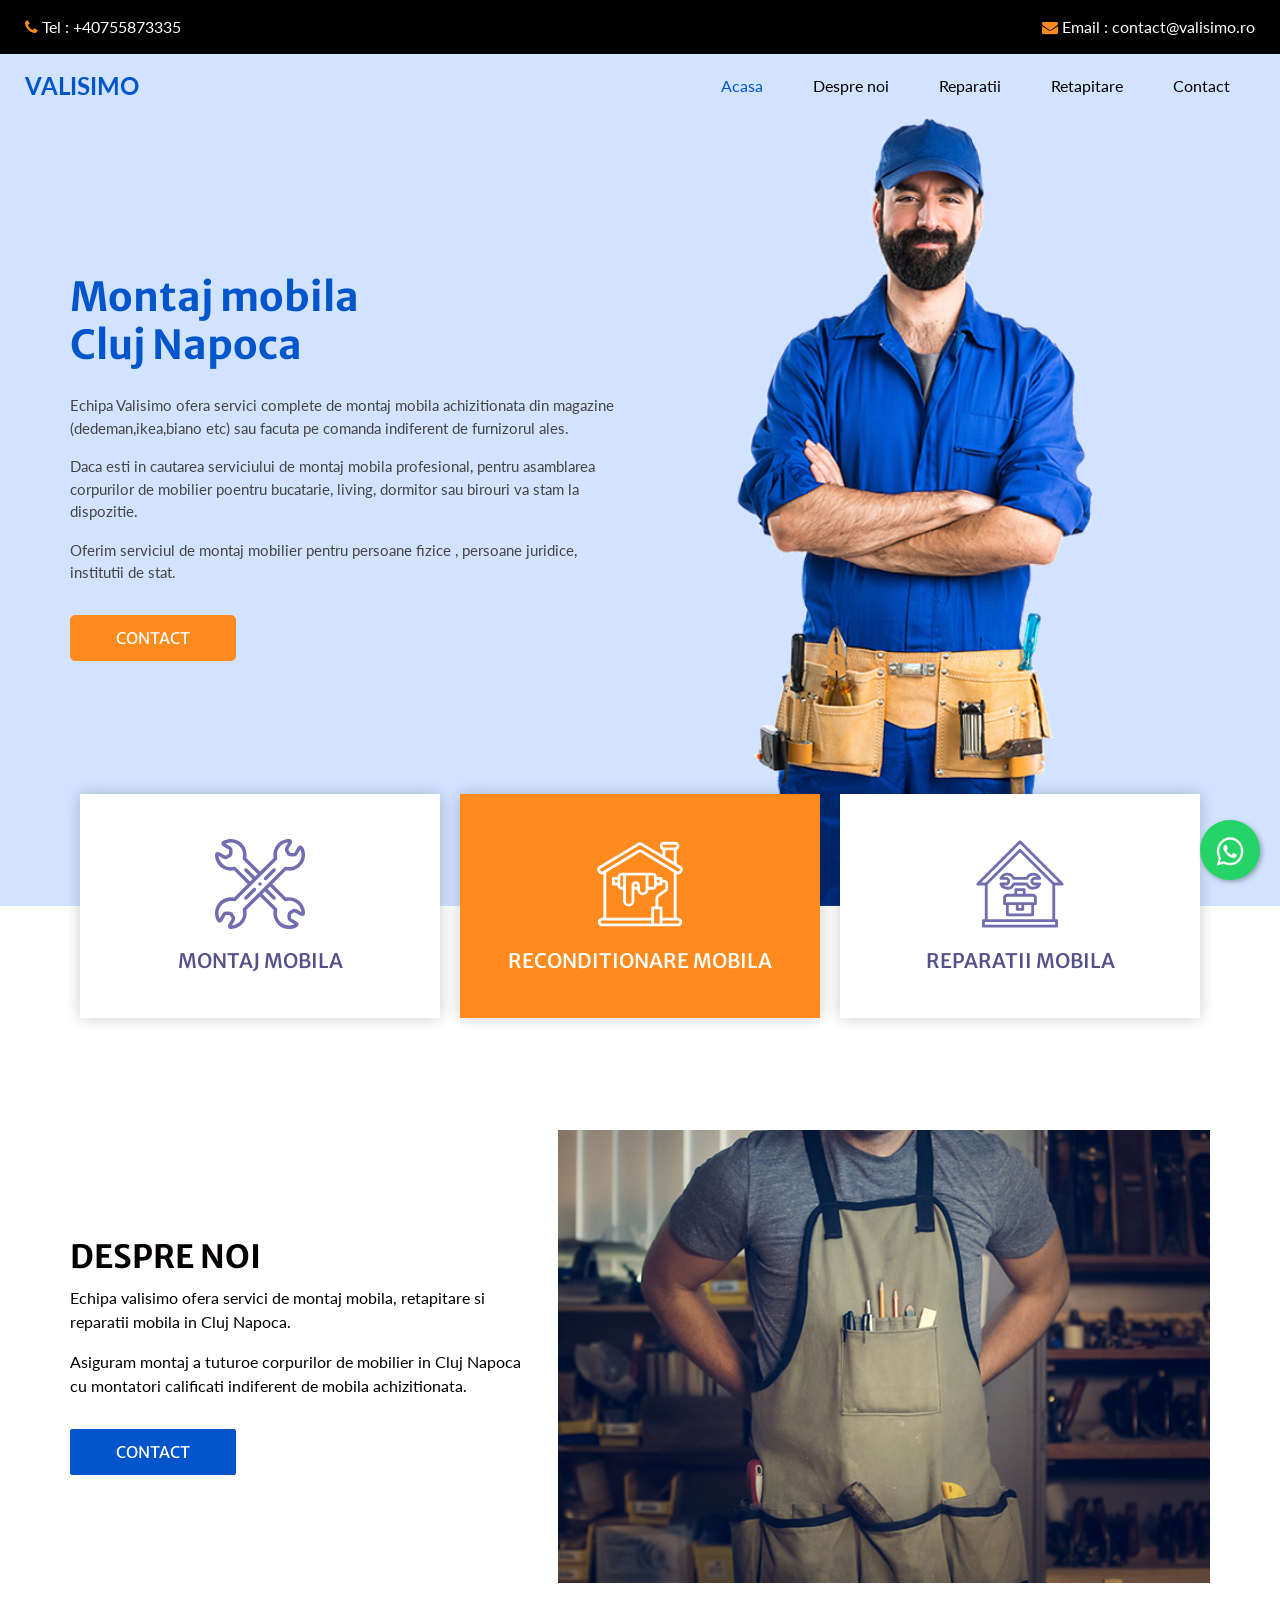
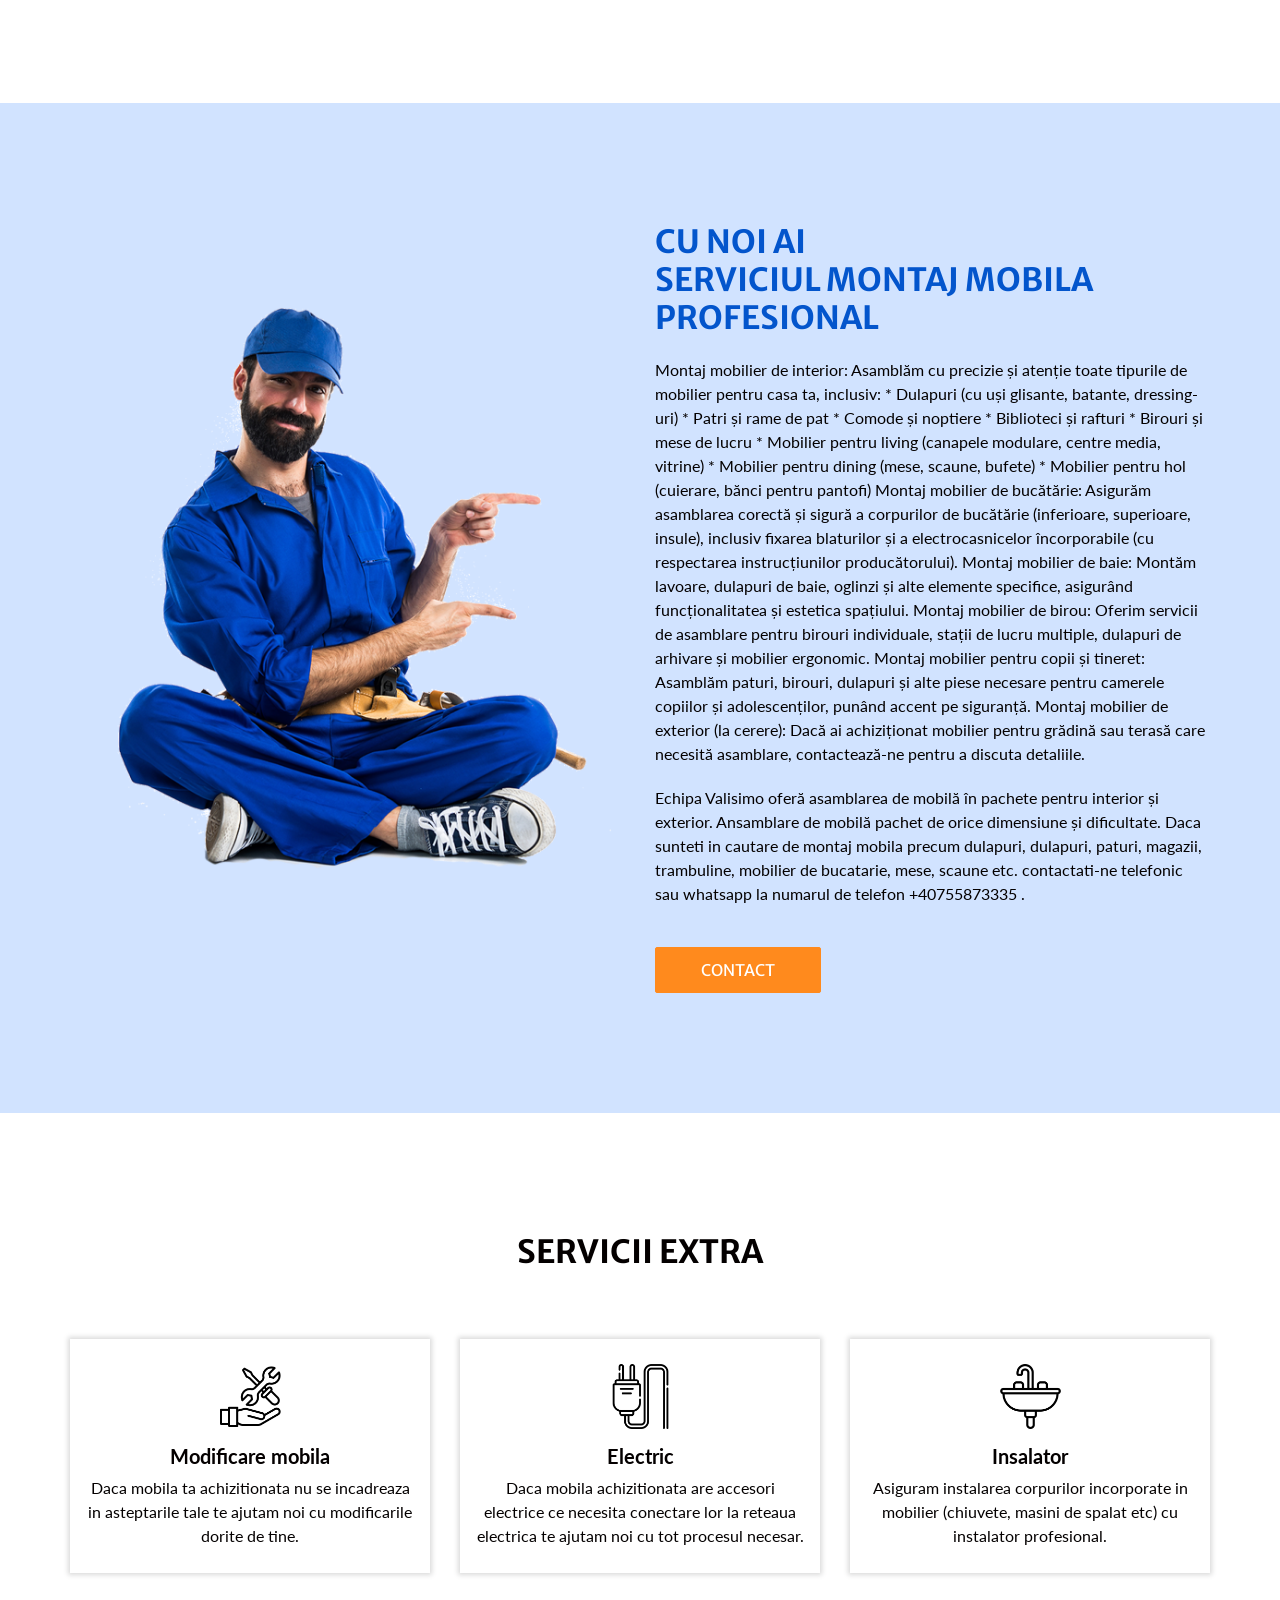
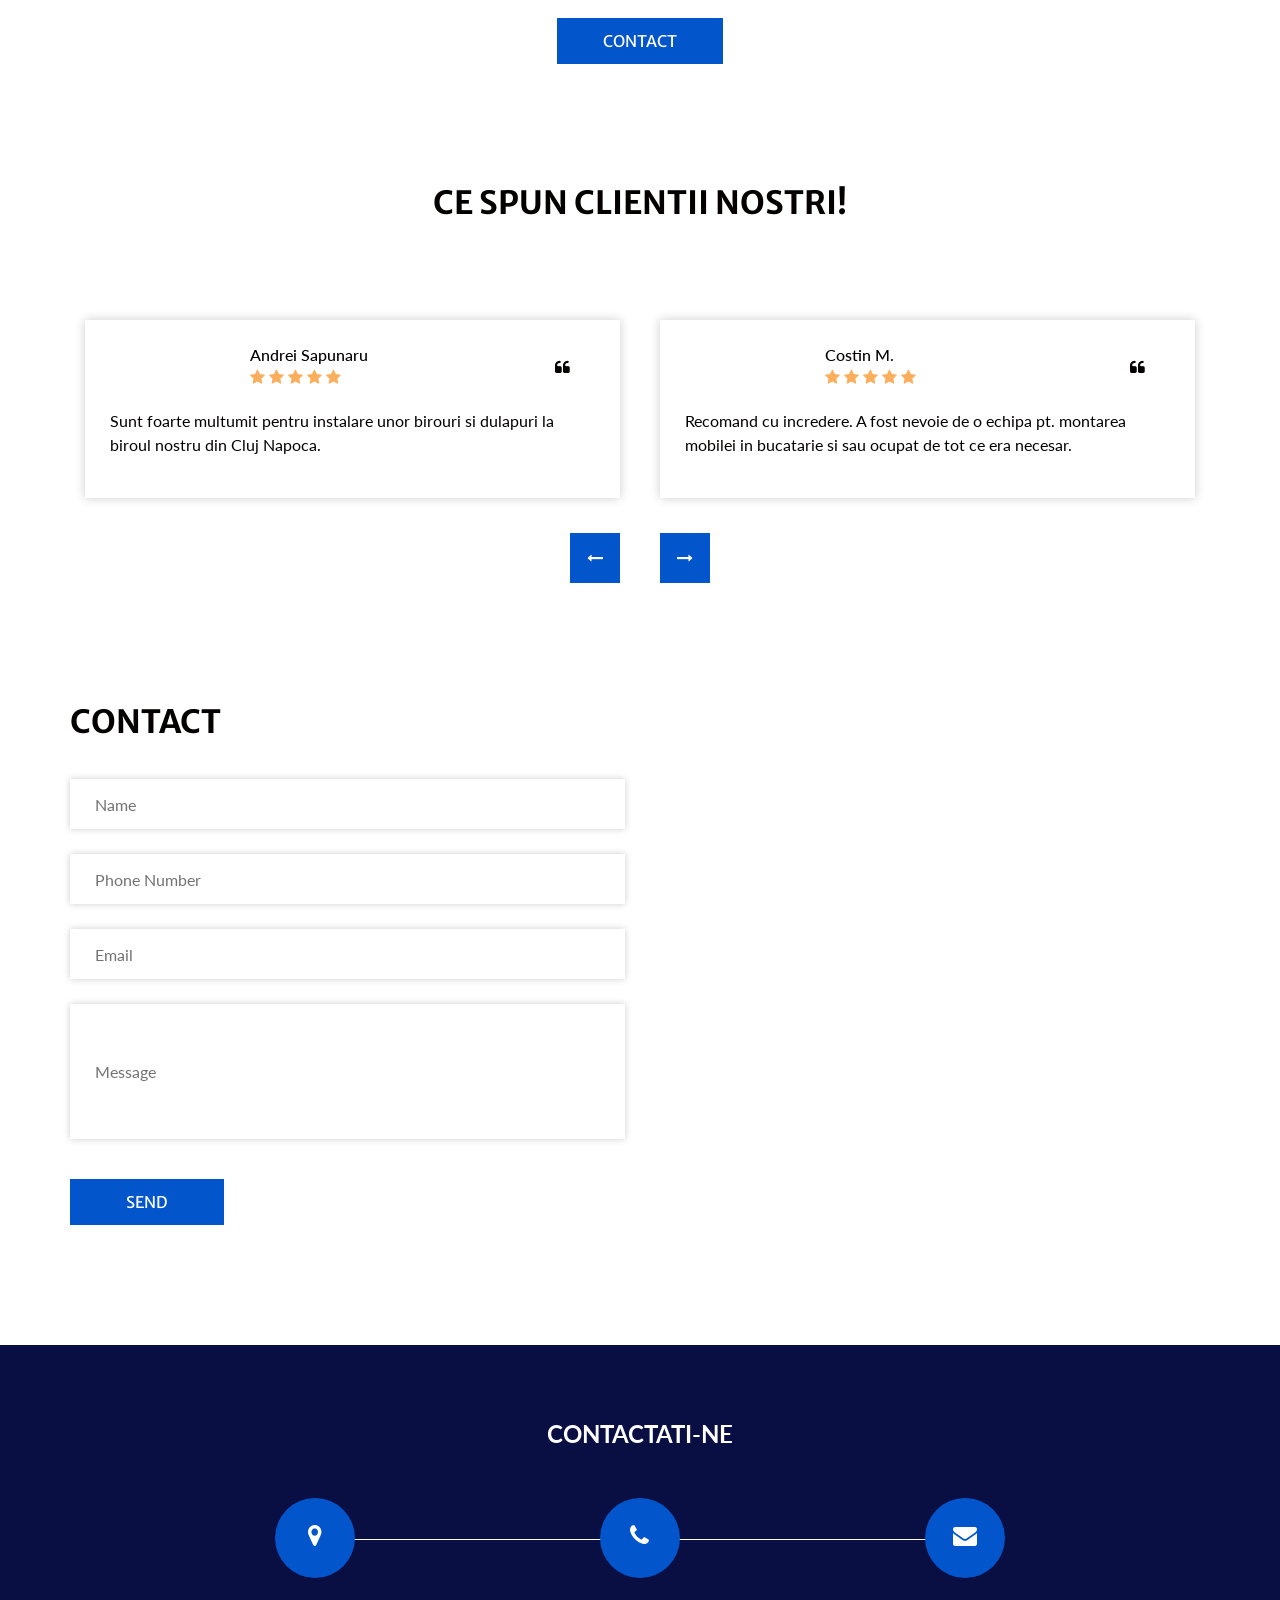
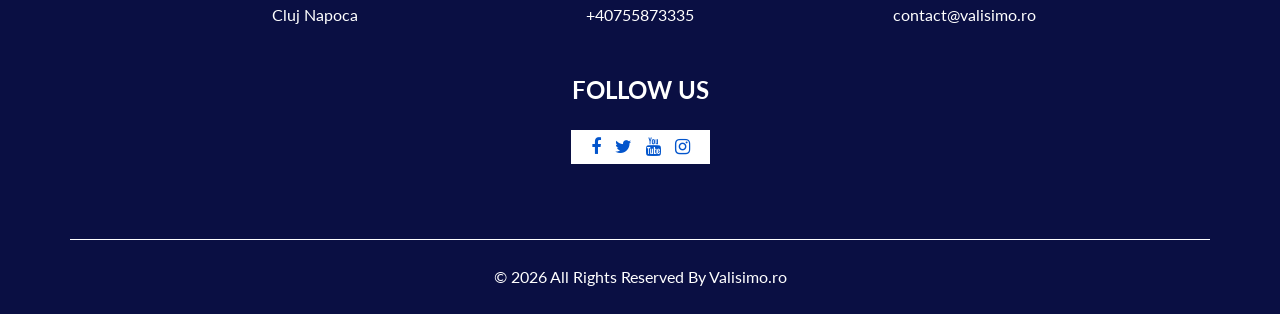
==== index.html @ 32433d4d "Update index.html" ====
<!DOCTYPE html>
<html lang="ro-RO">

<head>
  <!-- Basic -->
  <meta charset="utf-8" />
  <meta http-equiv="X-UA-Compatible" content="IE=edge" />
  <!-- Mobile Metas -->
  <meta name="viewport" content="width=device-width, initial-scale=1, shrink-to-fit=no" />
  <!-- Site Metas -->
  <meta name="keywords" content="montaj mobila, montaj dulap su usi glisante, mantaj pat, montaj mobila ikea, montaj mobila dedeman, montaj mobila bucatarie" />
  <meta name="description" content="Oferim servicii profesionale de montaj mobila de bucatarie, paturi, dulapuri cu trei usi, cu personal cu experienta in Cluj Napoca si imprejurimi la preturi atractive." />
  <meta name="author" content="Valisimo" />
  <link rel="canonical" href="https://valisimo.ro/" />

  <title>Montaj mobila in Cluj Napoca</title>

  <link rel="icon" href="images/favicon-valisimo.ro.png">

  <!-- slider stylesheet -->
  <link rel="stylesheet" type="text/css" href="https://cdnjs.cloudflare.com/ajax/libs/OwlCarousel2/2.3.4/assets/owl.carousel.min.css" />
  <!-- bootstrap core css -->
  <link rel="stylesheet" type="text/css" href="css/bootstrap.css" />
  <!-- font awesome style -->
  <link rel="stylesheet" type="text/css" href="css/font-awesome.min.css" />

  <!-- Custom styles for this template -->
  <link href="css/style.css" rel="stylesheet" />
  <!-- responsive style -->
  <link href="css/responsive.css" rel="stylesheet" />

  <link rel="stylesheet" href="style.css">

</head>

<body>
  <div class="hero_area">
    <!-- header section strats -->
    <header class="header_section">
      <div class="header_top">
        <div class="container-fluid">
          <div class="contact_nav">
            <a href="">
              <i class="fa fa-phone" aria-hidden="true"></i>
              <span>
                Tel : +40755873335
              </span>
            </a>
            <a href="">
              <i class="fa fa-envelope" aria-hidden="true"></i>
              <span>
                Email : contact@valisimo.ro
              </span>
            </a>
          </div>
        </div>
      </div>
      <div class="header_bottom">
        <div class="container-fluid">
          <nav class="navbar navbar-expand-lg custom_nav-container ">
            <a class="navbar-brand" href="index.html">
              <span>
                VALISIMO
              </span>
            </a>

            <button class="navbar-toggler" type="button" data-toggle="collapse" data-target="#navbarSupportedContent" aria-controls="navbarSupportedContent" aria-expanded="false" aria-label="Toggle navigation">
              <span class=""> </span>
            </button>

            <div class="collapse navbar-collapse" id="navbarSupportedContent">
              <ul class="navbar-nav ">
                <li class="nav-item active">
                  <a class="nav-link" href="index.html">Acasa <span class="sr-only">(current)</span></a>
                </li>
                <li class="nav-item">
                  <a class="nav-link" href="about.html"> Despre noi</a>
                </li>
                <li class="nav-item">
                  <a class="nav-link" href="reparatii.html">Reparatii</a>
                </li>
                <li class="nav-item">
                  <a class="nav-link" href="retapitare.html">Retapitare</a>
                </li>
                <li class="nav-item">
                  <a class="nav-link" href="contact.html">Contact</a>
                </li>
              </ul>
            </div>
          </nav>
        </div>
      </div>
    </header>
    <!-- end header section -->
    <!-- slider section -->
    <section class="slider_section ">
      <div class="container ">
        <div class="row">
          <div class="col-md-6 ">
            <div class="detail-box">
              <h1>
                Montaj mobila <br>
                Cluj Napoca <br>
            
              </h1>
              <p>
                Echipa Valisimo ofera servici complete de montaj mobila achizitionata din magazine (dedeman,ikea,biano etc) sau facuta pe comanda indiferent de furnizorul ales.
              </p>
              <p>Daca esti in cautarea serviciului de montaj mobila profesional, pentru asamblarea corpurilor de mobilier poentru bucatarie, living, dormitor sau birouri va stam la dispozitie.  </p>
              <p>
                Oferim serviciul de montaj mobilier pentru persoane fizice , persoane juridice, institutii de stat.
              </p>
              <a href="contact.html">
                Contact
              </a>
            </div>
          </div>
          <div class="col-md-6">
            <div class="img-box">
              <img src="images/slider-img.png" alt="imagine cu mester montator">
            </div>
          </div>
        </div>
      </div>
    </section>
    <!-- end slider section -->
  </div>

  <!-- feature section -->
  <section class="feature_section">
    <div class="container">
      <div class="feature_container">
        <div class="box">
          <div class="img-box">
            <svg enable-background="new 0 0 511.995 511.995" height="512" viewBox="0 0 511.995 511.995" width="512" xmlns="http://www.w3.org/2000/svg">
              <g>
                <g>
                  <path d="m217.106 280.749-48.214 48.214c-3.905 3.905-3.905 10.237 0 14.143 1.953 1.953 4.512 2.929 7.071 2.929s5.119-.976 7.071-2.929l48.214-48.214c3.905-3.905 3.905-10.237 0-14.143s-10.237-3.905-14.142 0z" />
                  <path d="m328.915 168.939-48.17 48.17c-3.905 3.905-3.905 10.237 0 14.143 1.953 1.953 4.512 2.929 7.071 2.929s5.118-.976 7.071-2.929l48.17-48.17c3.905-3.905 3.905-10.237 0-14.143-3.905-3.905-10.235-3.905-14.142 0z" />
                  <path d="m467.092 344.045c-19.14-11.051-41.175-14.64-62.649-10.314l-77.734-77.734 77.792-77.792c5.807 1.153 11.636 1.714 17.42 1.713 31.563-.001 61.664-16.706 78.009-45.016 14.983-25.951 16.076-57.546 2.923-84.516-4.363-8.946-10.004-13.602-16.765-13.838-6.652-.225-12.388 3.784-17.092 11.933l-15.5 26.847c-2.641 4.573-3.996 4.574-6.241 4.574h-11.499c-7.173 0-8.405-.712-11.992-6.924l-5.749-9.957c-1.161-2.011-1.801-3.12.84-7.692l15.5-26.847c4.705-8.15 5.307-15.138 1.788-20.769-3.585-5.737-10.432-8.295-20.366-7.6-29.932 2.094-56.747 18.837-71.73 44.789-11.052 19.141-14.641 41.178-10.313 62.65l-77.734 77.734-77.792-77.792c7.444-37.494-9.805-76.089-43.302-95.429-25.954-14.982-57.549-16.075-84.519-2.921-8.945 4.363-13.601 10.003-13.837 16.764-.232 6.636 3.783 12.387 11.933 17.092l26.846 15.5c4.574 2.641 4.574 3.92 4.574 6.241v11.499c0 7.173-.712 8.406-6.924 11.992l-9.958 5.749c-2.011 1.161-3.119 1.801-7.692-.839l-26.847-15.5c-8.15-4.706-15.138-5.307-20.769-1.789-5.737 3.585-8.294 10.437-7.6 20.366 2.094 29.933 18.837 56.749 44.789 71.732 19.141 11.051 41.176 14.64 62.65 10.313l77.734 77.734-77.792 77.791c-37.491-7.443-76.088 9.805-95.429 43.303-14.983 25.951-16.076 57.545-2.922 84.515 4.363 8.946 10.003 13.602 16.764 13.838 6.644.24 12.387-3.783 17.093-11.933l15.5-26.846c2.641-4.574 3.92-4.574 6.242-4.574h11.498c7.172 0 8.405.712 11.992 6.924l5.748 9.957c1.161 2.012 1.801 3.12-.839 7.692l-15.5 26.847c-4.706 8.15-5.307 15.138-1.788 20.769 3.202 5.124 9.008 7.711 17.285 7.711.991 0 2.019-.037 3.08-.111 29.933-2.094 56.749-18.837 71.731-44.788 11.051-19.141 14.641-41.178 10.314-62.65l77.733-77.733 77.792 77.792c-7.443 37.494 9.806 76.089 43.303 95.429 13.902 8.026 29.419 12.066 44.981 12.066 13.488-.001 27.012-3.037 39.534-9.144 8.945-4.363 13.601-10.003 13.837-16.764.232-6.636-3.782-12.387-11.933-17.093l-26.847-15.499c-4.573-2.641-4.573-3.92-4.573-6.242v-11.498c0-7.173.712-8.406 6.924-11.992l9.957-5.749c2.011-1.162 3.118-1.801 7.692.839l26.847 15.5c8.149 4.706 15.137 5.307 20.77 1.788 5.736-3.585 8.294-10.437 7.599-20.365-2.092-29.935-18.836-56.75-44.787-71.733zm-349.33-183.857c-2.529-2.528-6.217-3.514-9.67-2.585-18.082 4.867-36.972 2.39-53.188-6.972-19.866-11.47-32.794-31.86-34.751-54.705l25.178 14.537c6.256 3.612 15.932 7.629 27.692.839l9.958-5.749c12.336-7.123 16.923-15.067 16.923-29.312v-11.5c-.001-13.578-8.318-19.95-14.574-23.562l-25.178-14.535c20.763-9.729 44.887-8.727 64.752 2.743 27.385 15.812 40.811 48.162 32.647 78.671-.923 3.45.063 7.131 2.589 9.656l81.715 81.715-14.141 14.141-44.633-44.633c-3.905-3.905-10.237-3.905-14.143 0s-3.905 10.237 0 14.143l44.633 44.633-14.143 14.143zm42.426 234.045c-2.529 2.529-3.515 6.216-2.585 9.67 4.866 18.083 2.39 36.972-6.973 53.189-11.469 19.865-31.858 32.794-54.704 34.751l14.537-25.178c3.611-6.256 7.627-15.933.839-27.692l-5.749-9.958c-7.123-12.336-15.066-16.923-29.311-16.923h-11.5c-13.577 0-19.95 8.317-23.563 14.573l-14.536 25.178c-9.728-20.763-8.726-44.886 2.743-64.751 15.812-27.386 48.161-40.813 78.671-32.647 3.45.921 7.131-.063 9.656-2.589l234.094-234.094c2.529-2.529 3.515-6.216 2.585-9.67-4.866-18.083-2.391-36.972 6.973-53.188 11.47-19.866 31.86-32.794 54.705-34.751l-14.537 25.177c-3.612 6.256-7.629 15.932-.84 27.692l5.749 9.958c7.123 12.337 15.067 16.923 29.312 16.923h11.5c13.578-.001 19.95-8.318 23.562-14.573l14.537-25.178c9.728 20.763 8.726 44.885-2.744 64.751-15.811 27.386-48.164 40.809-78.671 32.647-3.451-.923-7.131.064-9.656 2.589zm306.476 7.3c-6.257-3.612-15.936-7.626-27.691-.839l-9.958 5.749c-12.336 7.122-16.923 15.066-16.923 29.31v11.5c0 13.578 8.317 19.95 14.573 23.563l25.178 14.536c-20.762 9.729-44.885 8.727-64.751-2.743-27.386-15.812-40.811-48.163-32.647-78.671.923-3.45-.063-7.131-2.589-9.656l-81.716-81.716 14.143-14.143 44.68 44.681c1.953 1.953 4.512 2.929 7.071 2.929s5.118-.977 7.071-2.929c3.905-3.905 3.905-10.237 0-14.142l-44.68-44.681 14.141-14.141 81.667 81.667c2.528 2.528 6.215 3.514 9.67 2.585 18.079-4.867 36.972-2.39 53.188 6.973 19.866 11.47 32.795 31.859 34.751 54.704z" />
                  <path d="m255.998 245.998h-.007c-5.523 0-9.996 4.477-9.996 10s4.48 10 10.003 10 10-4.477 10-10-4.477-10-10-10z" />
                </g>
              </g>
            </svg>
          </div>
          <h5 class="name">
            Montaj mobila
          </h5>
        </div>
        <div class="box active">
          <div class="img-box">
            <svg xmlns="http://www.w3.org/2000/svg" viewBox="0 0 64 64" width="512" height="512">
              <g id="paint-painted-paint_roller-home-house" data-name="paint-painted-paint roller-home-house">
                <path d="M60.01,25.05a2.963,2.963,0,0,0,1.85-1.54l.21-.41a3.022,3.022,0,0,0-1.14-3.91L58,17.43V7.82A3,3,0,0,0,57,2H49a3.009,3.009,0,0,0-3,3,2.979,2.979,0,0,0,1.99,2.81v3.62L33.54,2.76a2.988,2.988,0,0,0-3.08,0L3.07,19.19A3.022,3.022,0,0,0,1.93,23.1l.21.41a2.963,2.963,0,0,0,1.85,1.54,2.923,2.923,0,0,0,.83.12A3.033,3.033,0,0,0,6,24.9V56H5a3,3,0,0,0,0,6H59a3,3,0,0,0,0-6H58V24.91A2.9,2.9,0,0,0,60.01,25.05ZM49,4h8a1,1,0,0,1,0,2H49a1,1,0,0,1,0-2Zm7,4v8.23l-6.01-3.6V8ZM40,60H5a1,1,0,0,1,0-2H40Zm6,0H42V50h4Zm1-12H45V42.03a1.028,1.028,0,0,1,.42-.82l5.32-3.8A2.991,2.991,0,0,0,52,34.97V32a3.009,3.009,0,0,0-3-3H48V28a1,1,0,0,0-1-1H44a3.009,3.009,0,0,0-3-3H19a3.009,3.009,0,0,0-3,3H13a1,1,0,0,0-1,1v4a1,1,0,0,0,1,1h3a3.009,3.009,0,0,0,3,3h1v8a4,4,0,0,0,8,0V36h2a4,4,0,0,0,8,0h3a3.009,3.009,0,0,0,3-3h3a1,1,0,0,0,1-1V31h1a1,1,0,0,1,1,1v2.97a1.028,1.028,0,0,1-.42.82l-5.32,3.8A2.991,2.991,0,0,0,43,42.03V48H41a1,1,0,0,0-1,1v7H8V23.76L31.48,9.62a1.02,1.02,0,0,1,1.04,0L56,23.76V56H48V49A1,1,0,0,0,47,48ZM46,29v2H44V29Zm-4-2v6a1,1,0,0,1-1,1H38V26h3A1,1,0,0,1,42,27ZM29,30a3.009,3.009,0,0,0-3,3V44a2,2,0,0,1-4,0V26H36V36a2,2,0,0,1-4,0V33A3.009,3.009,0,0,0,29,30Zm1,3v1H28V33a1,1,0,0,1,2,0ZM20,26v8H19a1,1,0,0,1-1-1V27a1,1,0,0,1,1-1Zm-4,3v2H14V29ZM59,58a1,1,0,0,1,0,2H48V58ZM33.55,7.91a2.979,2.979,0,0,0-3.1,0L5.34,23.03a1.018,1.018,0,0,1-.8.1.972.972,0,0,1-.61-.51l-.21-.41A1.021,1.021,0,0,1,4.1,20.9L31.49,4.47a1,1,0,0,1,1.02,0L59.9,20.9a1.021,1.021,0,0,1,.38,1.31l-.21.41a.972.972,0,0,1-.61.51,1.018,1.018,0,0,1-.8-.1Z" />
              </g>
            </svg>
          </div>
          <h5 class="name">
            Reconditionare mobila
          </h5>
        </div>
        <div class="box">
          <div class="img-box">
            <svg xmlns="http://www.w3.org/2000/svg" viewBox="0 0 64 64" width="512" height="512">
              <path d="M62.707,31.293l-30-30a1,1,0,0,0-1.414,0l-30,30A1,1,0,0,0,2,33H7V57H6a1,1,0,0,0-1,1v4a1,1,0,0,0,1,1H58a1,1,0,0,0,1-1V58a1,1,0,0,0-1-1H57V33h5a1,1,0,0,0,.707-1.707ZM57,61H7V59H57ZM9,57V32.414l23-23,23,23V57ZM56.414,31,32.707,7.293a1,1,0,0,0-1.414,0L7.586,31H4.414L32,3.414,59.586,31Z" />
              <path d="M41,39H36V36a1,1,0,0,0-1-1H29a1,1,0,0,0-1,1v3H23a3,3,0,0,0-3,3v4a1,1,0,0,0,1,1h1v7a1,1,0,0,0,1,1H41a1,1,0,0,0,1-1V47h1a1,1,0,0,0,1-1V42A3,3,0,0,0,41,39ZM30,37h4v2H30ZM40,53H24V47h5v3a1,1,0,0,0,1,1h4a1,1,0,0,0,1-1V47h5Zm-9-6h2v2H31Zm11-2H22V42a1,1,0,0,1,1-1H41a1,1,0,0,1,1,1Z" />
              <path d="M46,31H42.422a1,1,0,0,1,0-2H46a1,1,0,0,0,.916-1.4A5.992,5.992,0,0,0,36.231,27h-8.04a5.992,5.992,0,0,0-10.685.6,1,1,0,0,0,.916,1.4H22a1,1,0,0,1,0,2H18.422a1,1,0,0,0-.916,1.4,5.992,5.992,0,0,0,10.685.6h8.04a5.992,5.992,0,0,0,10.685-.6A1,1,0,0,0,46,31Zm-4.578,3a4,4,0,0,1-3.662-2.4,1,1,0,0,0-.916-.6H27.578a1,1,0,0,0-.916.6,3.991,3.991,0,0,1-6.3,1.4H22a3,3,0,0,0,0-6H20.359a3.991,3.991,0,0,1,6.3,1.4,1,1,0,0,0,.916.6h9.266a1,1,0,0,0,.916-.6,3.991,3.991,0,0,1,6.3-1.4h-1.64a3,3,0,0,0,0,6h1.64A3.988,3.988,0,0,1,41.422,34Z" /></svg>
          </div>
          <h5 class="name">
            Reparatii mobila
          </h5>
        </div>
      </div>
    </div>
  </section>

  <!-- end feature section -->

  <!-- about section -->

  <section class="about_section layout_padding-bottom">
    <div class="container">
      <div class="row">
        <div class="col-lg-5 col-md-6">
          <div class="detail-box">
            <h2>
              Despre noi
            </h2>
           <p>
            Echipa valisimo ofera servici de montaj mobila, retapitare si reparatii mobila in Cluj Napoca.
           </p>
           <p>Asiguram montaj a tuturoe corpurilor de mobilier in Cluj Napoca cu montatori calificati indiferent de mobila achizitionata.</p>
            <a href="contact.html">
              Contact
            </a>
          </div>
        </div>
        <div class="col-lg-7 col-md-6">
          <div class="img-box">
            <img src="images/about-img.jpg" alt="tamplar montator">
          </div>
        </div>
      </div>
    </div>
  </section>

  <!-- end about section -->


  <!-- professional section -->

  <section class="professional_section layout_padding">
    <div class="container">
      <div class="row">
        <div class="col-md-6">
          <div class="img-box">
            <img src="images/professional-img.png" alt="mester tamplar">
          </div>
        </div>
        <div class="col-md-6 ">
          <div class="detail-box">
            <h2>
              Cu noi ai <br>
              Serviciul montaj mobila profesional
            </h2>
            <p>
              Montaj mobilier de interior: Asamblăm cu precizie și atenție toate tipurile de mobilier pentru casa ta, inclusiv: * Dulapuri (cu uși glisante, batante, dressing-uri) * Patri și rame de pat * Comode și noptiere * Biblioteci și rafturi * Birouri și mese de lucru * Mobilier pentru living (canapele modulare, centre media, vitrine) * Mobilier pentru dining (mese, scaune, bufete) * Mobilier pentru hol (cuierare, bănci pentru pantofi)
Montaj mobilier de bucătărie: Asigurăm asamblarea corectă și sigură a corpurilor de bucătărie (inferioare, superioare, insule), inclusiv fixarea blaturilor și a electrocasnicelor încorporabile (cu respectarea instrucțiunilor producătorului).
Montaj mobilier de baie: Montăm lavoare, dulapuri de baie, oglinzi și alte elemente specifice, asigurând funcționalitatea și estetica spațiului.
Montaj mobilier de birou: Oferim servicii de asamblare pentru birouri individuale, stații de lucru multiple, dulapuri de arhivare și mobilier ergonomic.
Montaj mobilier pentru copii și tineret: Asamblăm paturi, birouri, dulapuri și alte piese necesare pentru camerele copiilor și adolescenților, punând accent pe siguranță.
Montaj mobilier de exterior (la cerere): Dacă ai achiziționat mobilier pentru grădină sau terasă care necesită asamblare, contactează-ne pentru a discuta detaliile.
            </p>
            <p>
              Echipa Valisimo oferă asamblarea de mobilă în pachete pentru interior și exterior.
Ansamblare de mobilă pachet de orice dimensiune și dificultate.
Daca sunteti in cautare de montaj mobila precum dulapuri, dulapuri, paturi, magazii, trambuline, mobilier de bucatarie, mese, scaune etc. contactati-ne telefonic sau whatsapp la numarul de telefon +40755873335 .
            </p>
            <a href="contact.html">
              Contact
            </a>
          </div>
        </div>
      </div>
    </div>
  </section>

  <!-- end professional section -->

  <!-- service section -->

  <section class="service_section layout_padding">
    <div class="container ">
      <div class="heading_container heading_center">
        <h2> Servicii extra </h2>
      </div>
      <div class="row">
        <div class="col-sm-6 col-md-4 mx-auto">
          <div class="box ">
            <div class="img-box">
              <img src="images/s1.png" alt="favicon" />
            </div>
            <div class="detail-box">
              <h5>
                Modificare mobila
              </h5>
              <p>
               Daca mobila ta achizitionata nu se incadreaza in asteptarile tale te ajutam noi cu modificarile dorite de tine.
              </p>
            </div>
          </div>
        </div>
        <div class="col-sm-6 col-md-4 mx-auto">
          <div class="box ">
            <div class="img-box">
              <img src="images/s2.png" alt="favicon" />
            </div>
            <div class="detail-box">
              <h5>
                Electric
              </h5>
              <p>
                Daca mobila achizitionata are accesori electrice ce necesita conectare lor la reteaua electrica te ajutam noi cu tot procesul necesar. 
              </p>
            </div>
          </div>
        </div>
        <div class="col-sm-6 col-md-4 mx-auto">
          <div class="box ">
            <div class="img-box">
              <img src="images/s3.png" alt="favicon" />
            </div>
            <div class="detail-box">
              <h5>
                Insalator
              </h5>
              <p>
                Asiguram instalarea corpurilor incorporate in mobilier (chiuvete, masini de spalat etc) cu instalator profesional.
              </p>
            </div>
          </div>
        </div>
      </div>
      <div class="btn-box">
        <a href="contact.html">
          Contact
        </a>
      </div>
    </div>
  </section>

  <!-- end service section -->

  <!-- client section -->

  <section class="client_section ">
    <div class="container">
      <div class="heading_container heading_center">
        <h2>
          Ce spun clientii nostri!
        </h2>
      </div>
      <div class="carousel-wrap layout_padding2-top ">
        <div class="owl-carousel">
          <div class="item">
            <div class="box">
              <div class="client_id">
                <div class="img-box">
                  <img src="" alt="">
                </div>
                <div class="client_detail">
                  <div class="client_info">
                    <h6>
                     Andrei Sapunaru
                    </h6>
                    <i class="fa fa-star" aria-hidden="true"></i>
                    <i class="fa fa-star" aria-hidden="true"></i>
                    <i class="fa fa-star" aria-hidden="true"></i>
                    <i class="fa fa-star" aria-hidden="true"></i>
                    <i class="fa fa-star" aria-hidden="true"></i>
                  </div>
                  <i class="fa fa-quote-left" aria-hidden="true"></i>
                </div>
              </div>
              <div class="client_text">
                <p>
                 Sunt foarte multumit pentru instalare unor birouri si dulapuri la biroul nostru din Cluj Napoca.
                </p>
              </div>
            </div>
          </div>
          <div class="item">
            <div class="box">
              <div class="client_id">
                <div class="img-box">
                  <img src="" alt="">
                </div>
                <div class="client_detail">
                  <div class="client_info">
                    <h6>
                      Costin M.
                    </h6>
                    <i class="fa fa-star" aria-hidden="true"></i>
                    <i class="fa fa-star" aria-hidden="true"></i>
                    <i class="fa fa-star" aria-hidden="true"></i>
                    <i class="fa fa-star" aria-hidden="true"></i>
                    <i class="fa fa-star" aria-hidden="true"></i>
                  </div>
                  <i class="fa fa-quote-left" aria-hidden="true"></i>
                </div>
              </div>
              <div class="client_text">
                <p>
                  Recomand cu incredere. A fost nevoie de o echipa pt. montarea mobilei in bucatarie si sau ocupat de tot ce era necesar.
                </p>
              </div>
            </div>
          </div>
          <div class="item">
            <div class="box">
              <div class="client_id">
                <div class="img-box">
                  <img src="" alt="">
                </div>
                <div class="client_detail">
                  <div class="client_info">
                    <h6>
                      Alexandru Trombitas
                    </h6>
                    <i class="fa fa-star" aria-hidden="true"></i>
                    <i class="fa fa-star" aria-hidden="true"></i>
                    <i class="fa fa-star" aria-hidden="true"></i>
                    <i class="fa fa-star" aria-hidden="true"></i>
                    <i class="fa fa-star" aria-hidden="true"></i>
                  </div>
                  <i class="fa fa-quote-left" aria-hidden="true"></i>
                </div>
              </div>
              <div class="client_text">
                <p>
                  Am apelet la echipa Valisimo, pt montajul unei vitrini si a uniu pat tapitat si sunt multumit de serviciul oferit. Recomand
                </p>
              </div>
            </div>
          </div>
          <div class="item">
            <div class="box">
              <div class="client_id">
                <div class="img-box">
                  <img src="" alt="">
                </div>
                <div class="client_detail">
                  <div class="client_info">
                    <h6>
                      Andrei
                    </h6>
                    <i class="fa fa-star" aria-hidden="true"></i>
                    <i class="fa fa-star" aria-hidden="true"></i>
                    <i class="fa fa-star" aria-hidden="true"></i>
                    <i class="fa fa-star" aria-hidden="true"></i>
                    <i class="fa fa-star" aria-hidden="true"></i>
                  </div>
                  <i class="fa fa-quote-left" aria-hidden="true"></i>
                </div>
              </div>
              <div class="client_text">
                <p>
                   Am apelat la servicile lor pentru modificaraea uniu blat si va pot spune ca recomand.
                </p>
              </div>
            </div>
          </div>
        </div>
      </div>
    </div>
  </section>

  <!-- end client section -->

  <!-- contact section -->

  <section class="contact_section layout_padding">
    <div class="container">
      <div class="heading_container">
        <h2>
          Contact
        </h2>
      </div>
      <div class="row">
        <div class="col-md-6">
          <form action="">
            <div>
              <input type="text" placeholder="Name" />
            </div>
            <div>
              <input type="text" placeholder="Phone Number" />
            </div>
            <div>
              <input type="email" placeholder="Email" />
            </div>
            <div>
              <input type="text" class="message-box" placeholder="Message" />
            </div>
            <div class="d-flex ">
              <button>
                SEND
              </button>
            </div>
          </form>
        </div>
        <div class="col-md-6">
          <div class="map_container">
            <div class="map">
              <div id="googleMap" style="width:100%;height:100%;"></div>
            </div>
          </div>
        </div>
      </div>
    </div>
  </section>

  <!-- end contact section -->


  <!-- info section -->
  <section class="info_section ">
    <div class="container">
      <h4>
        Contactati-ne
      </h4>
      <div class="row">
        <div class="col-lg-10 mx-auto">
          <div class="info_items">
            <div class="row">
              <div class="col-md-4">
                <a href="">
                  <div class="item ">
                    <div class="img-box ">
                      <i class="fa fa-map-marker" aria-hidden="true"></i>
                    </div>
                    <p>
                      Cluj Napoca
                    </p>
                  </div>
                </a>
              </div>
              <div class="col-md-4">
                <a href="">
                  <div class="item ">
                    <div class="img-box ">
                      <i class="fa fa-phone" aria-hidden="true"></i>
                    </div>
                    <p>
                      +40755873335
                    </p>
                  </div>
                </a>
              </div>
              <div class="col-md-4">
                <a href="">
                  <div class="item ">
                    <div class="img-box">
                      <i class="fa fa-envelope" aria-hidden="true"></i>
                    </div>
                    <p>
                      contact@valisimo.ro
                    </p>
                  </div>
                </a>
              </div>
            </div>
          </div>
        </div>
      </div>
    </div>
    <div class="social-box">
      <h4>
        Follow Us
      </h4>
      <div class="box">
        <a href="https://www.facebook.com/people/Vali-Handyman/61567462739959/?_rdr">
          <i class="fa fa-facebook" aria-hidden="true"></i>
        </a>
        <a href="">
          <i class="fa fa-twitter" aria-hidden="true"></i>
        </a>
        <a href="">
          <i class="fa fa-youtube" aria-hidden="true"></i>
        </a>
        <a href="">
          <i class="fa fa-instagram" aria-hidden="true"></i>
        </a>
      </div>
    </div>
  </section>



  <!-- end info_section -->

  <!-- footer section -->
  <footer class="footer_section">
    <div class="container">
      <p>
        &copy; <span id="displayDateYear"></span> All Rights Reserved By
        <a href="https://valisimo.ro/">Valisimo.ro</a>
      </p>
    </div>
  </footer>
  <!-- footer section -->

  <script src="js/jquery-3.4.1.min.js"></script>
  <script src="js/bootstrap.js"></script>
  <script src="https://cdnjs.cloudflare.com/ajax/libs/OwlCarousel2/2.3.4/owl.carousel.min.js">
  </script>
  <script src="js/custom.js"></script>
  <!-- Google Map -->
  <script src="https://maps.googleapis.com/maps/api/js?key=AIzaSyCh39n5U-4IoWpsVGUHWdqB6puEkhRLdmI&callback=myMap"></script>
  <!-- End Google Map -->
  <a href="https://wa.me/40755873335" class="whatsapp-button" target="_blank">
    <img src="images/whatsapp-icon.png" alt="WhatsApp">
</a>


</body>

</html>
---- css/style.css ----
@import url("https://fonts.googleapis.com/css2?family=Lato:wght@400;700&family=Merriweather+Sans:wght@400;700&display=swap");
body {
  font-family: 'Lato', sans-serif;
  color: #040000;
}

.layout_padding {
  padding-top: 120px;
  padding-bottom: 120px;
}

.layout_padding2 {
  padding: 45px 0;
}

.layout_padding2-top {
  padding-top: 45px;
}

.layout_padding2-bottom {
  padding-bottom: 45px;
}

.layout_padding-top {
  padding-top: 120px;
}

.layout_padding-bottom {
  padding-bottom: 120px;
}

.heading_container {
  display: -webkit-box;
  display: -ms-flexbox;
  display: flex;
  -webkit-box-orient: vertical;
  -webkit-box-direction: normal;
      -ms-flex-direction: column;
          flex-direction: column;
  -webkit-box-align: start;
      -ms-flex-align: start;
          align-items: flex-start;
}

.heading_container h2 {
  font-weight: bold;
  display: -webkit-box;
  display: -ms-flexbox;
  display: flex;
  -webkit-box-align: center;
      -ms-flex-align: center;
          align-items: center;
  text-transform: uppercase;
  font-family: 'Merriweather Sans', sans-serif;
}

.heading_container p {
  margin-bottom: 0;
}

.heading_container.heading_center {
  -webkit-box-align: center;
      -ms-flex-align: center;
          align-items: center;
  text-align: center;
}

h1,
h2 {
  font-family: 'Merriweather Sans', sans-serif;
}

a,
a:hover,
a:focus {
  text-decoration: none;
}

/*header section*/
.hero_area {
  position: relative;
  background-color: #d1e3ff;
}

.header_section .container-fluid {
  padding-right: 25px;
  padding-left: 25px;
}

.header_section .header_top {
  padding: 15px 0;
  background-color: #000000;
}

.header_section .header_top .contact_nav {
  display: -webkit-box;
  display: -ms-flexbox;
  display: flex;
  -webkit-box-pack: justify;
      -ms-flex-pack: justify;
          justify-content: space-between;
}

.header_section .header_top .contact_nav a {
  color: #ffffff;
}

.header_section .header_top .contact_nav a i {
  color: #ff8a1d;
}

.header_section .header_bottom {
  padding: 10px 0;
}

.navbar-brand {
  padding: 0;
  margin: 0;
  color: #000000;
  font-weight: bold;
  font-size: 24px;
  font-weight: bold;
}

.navbar-brand span {
  color: #0355cc;
  text-transform: uppercase;
}

.custom_nav-container {
  padding: 0;
}

.custom_nav-container .navbar-nav {
  margin-left: auto;
}

.custom_nav-container .navbar-nav .nav-item .nav-link {
  padding: 10px 25px;
  color: #000000;
  text-align: center;
}

.custom_nav-container .navbar-nav .nav-item:hover .nav-link, .custom_nav-container .navbar-nav .nav-item.active .nav-link {
  color: #0355cc;
}

.custom_nav-container .form-inline .nav_search-btn {
  width: 35px;
  height: 35px;
  padding: 0;
  border: none;
  color: #000000;
}

.custom_nav-container .form-inline .nav_search-btn:hover {
  color: #0355cc;
}

.custom_nav-container .navbar-toggler {
  outline: none;
}

.custom_nav-container .navbar-toggler {
  padding: 0;
  width: 37px;
  height: 42px;
  -webkit-transition: all .3s;
  transition: all .3s;
}

.custom_nav-container .navbar-toggler span {
  display: block;
  width: 35px;
  height: 4px;
  background-color: #000000;
  margin: 7px 0;
  -webkit-transition: all 0.3s;
  transition: all 0.3s;
  position: relative;
  border-radius: 5px;
  -webkit-transition: all .3s;
  transition: all .3s;
}

.custom_nav-container .navbar-toggler span::before, .custom_nav-container .navbar-toggler span::after {
  content: "";
  position: absolute;
  left: 0;
  height: 100%;
  width: 100%;
  background-color: #000000;
  top: -10px;
  border-radius: 5px;
  -webkit-transition: all .3s;
  transition: all .3s;
}

.custom_nav-container .navbar-toggler span::after {
  top: 10px;
}

.custom_nav-container .navbar-toggler[aria-expanded="true"] {
  -webkit-transform: rotate(360deg);
          transform: rotate(360deg);
}

.custom_nav-container .navbar-toggler[aria-expanded="true"] span {
  -webkit-transform: rotate(45deg);
          transform: rotate(45deg);
}

.custom_nav-container .navbar-toggler[aria-expanded="true"] span::before, .custom_nav-container .navbar-toggler[aria-expanded="true"] span::after {
  -webkit-transform: rotate(90deg);
          transform: rotate(90deg);
  top: 0;
}

.custom_nav-container .navbar-toggler[aria-expanded="true"] .s-1 {
  -webkit-transform: rotate(45deg);
          transform: rotate(45deg);
  margin: 0;
  margin-bottom: -4px;
}

.custom_nav-container .navbar-toggler[aria-expanded="true"] .s-2 {
  display: none;
}

.custom_nav-container .navbar-toggler[aria-expanded="true"] .s-3 {
  -webkit-transform: rotate(-45deg);
          transform: rotate(-45deg);
  margin: 0;
  margin-top: -4px;
}

.custom_nav-container .navbar-toggler[aria-expanded="false"] .s-1,
.custom_nav-container .navbar-toggler[aria-expanded="false"] .s-2,
.custom_nav-container .navbar-toggler[aria-expanded="false"] .s-3 {
  -webkit-transform: none;
          transform: none;
}

.quote_btn-container {
  display: -webkit-box;
  display: -ms-flexbox;
  display: flex;
  -webkit-box-align: center;
      -ms-flex-align: center;
          align-items: center;
}

.quote_btn-container a {
  color: #ffffff;
  margin-right: 25px;
  text-transform: uppercase;
}

.quote_btn-container a span {
  margin-left: 5px;
}

.quote_btn-container a:hover {
  color: #ff8a1d;
}

/*end header section*/
/* slider section */
.slider_section {
  -webkit-box-flex: 1;
      -ms-flex: 1;
          flex: 1;
  display: -webkit-box;
  display: -ms-flexbox;
  display: flex;
  -webkit-box-align: center;
      -ms-flex-align: center;
          align-items: center;
  background-size: cover;
  background-position: bottom;
}

.slider_section .row {
  -webkit-box-align: center;
      -ms-flex-align: center;
          align-items: center;
}

.slider_section #customCarousel1 {
  width: 100%;
  position: unset;
}

.slider_section .detail-box {
  padding-bottom: 90px;
}

.slider_section .detail-box h1 {
  font-weight: bold;
  margin-bottom: 25px;
  color: #0355cc;
}

.slider_section .detail-box p {
  color: #444;
  font-size: 15px;
}

.slider_section .detail-box a {
  display: inline-block;
  font-family: 'Merriweather Sans', sans-serif;
  text-transform: uppercase;
  padding: 10px 45px;
  background-color: #ff8a1d;
  border: 1px solid #ff8a1d;
  border-radius: 5px;
  color: #ffffff;
  margin-top: 15px;
}

.slider_section .detail-box a:hover {
  background-color: transparent;
  color: #ff8a1d;
}

.slider_section .img-box img {
  width: 100%;
}

.feature_section {
  -webkit-transform: translateY(-50%);
          transform: translateY(-50%);
}

.feature_section .feature_container {
  display: -webkit-box;
  display: -ms-flexbox;
  display: flex;
}

.feature_section .feature_container .box {
  -webkit-box-flex: 1;
      -ms-flex: 1;
          flex: 1;
  display: -webkit-box;
  display: -ms-flexbox;
  display: flex;
  -webkit-box-orient: vertical;
  -webkit-box-direction: normal;
      -ms-flex-direction: column;
          flex-direction: column;
  -webkit-box-align: center;
      -ms-flex-align: center;
          align-items: center;
  text-align: center;
  margin: 0 10px;
  padding: 45px 15px;
  background-color: #ffffff;
  color: #555089;
  -webkit-transition: all 0.3s;
  transition: all 0.3s;
  -webkit-box-shadow: 0 0 15px 0 rgba(0, 0, 0, 0.2);
          box-shadow: 0 0 15px 0 rgba(0, 0, 0, 0.2);
}

.feature_section .feature_container .box .img-box {
  width: 90px;
  height: 90px;
}

.feature_section .feature_container .box .img-box svg {
  width: 100%;
  height: auto;
  max-height: 100%;
  fill: #726dae;
  -webkit-transition: all 0.3s;
  transition: all 0.3s;
}

.feature_section .feature_container .box .img-box svg path {
  fill: #726dae;
}

.feature_section .feature_container .box .name {
  margin-top: 20px;
  text-transform: uppercase;
  font-family: 'Merriweather Sans', sans-serif;
  margin-bottom: 0;
}

.feature_section .feature_container .box:hover, .feature_section .feature_container .box.active {
  background-color: #ff8a1d;
  color: #ffffff;
}

.feature_section .feature_container .box:hover .img-box svg, .feature_section .feature_container .box.active .img-box svg {
  fill: #ffffff;
}

.feature_section .feature_container .box:hover .img-box svg path, .feature_section .feature_container .box.active .img-box svg path {
  fill: #ffffff;
}

.about_section .row {
  -webkit-box-align: center;
      -ms-flex-align: center;
          align-items: center;
}

.about_section .detail-box h2 {
  text-transform: uppercase;
  font-weight: bold;
}

.about_section .detail-box p {
  margin-top: 10px;
}

.about_section .detail-box a {
  margin-top: 15px;
  display: inline-block;
  font-family: 'Merriweather Sans', sans-serif;
  text-transform: uppercase;
  padding: 10px 45px;
  background-color: #0355cc;
  border: 1px solid #0355cc;
  border-radius: 2px;
  color: #ffffff;
}

.about_section .detail-box a:hover {
  background-color: transparent;
  color: #0355cc;
}

.about_section .img-box img {
  width: 100%;
}

.professional_section {
  background-color: #d1e3ff;
}

.professional_section .row {
  -webkit-box-align: center;
      -ms-flex-align: center;
          align-items: center;
}

.professional_section .img-box img {
  width: 100%;
}

.professional_section .detail-box h2 {
  text-transform: uppercase;
  font-weight: bold;
  color: #0355cc;
}

.professional_section .detail-box p {
  margin-top: 20px;
}

.professional_section .detail-box a {
  margin-top: 25px;
  display: inline-block;
  font-family: 'Merriweather Sans', sans-serif;
  text-transform: uppercase;
  padding: 10px 45px;
  background-color: #ff8a1d;
  border: 1px solid #ff8a1d;
  border-radius: 2px;
  color: #ffffff;
}

.professional_section .detail-box a:hover {
  background-color: transparent;
  color: #ff8a1d;
}

.service_section {
  position: relative;
}

.service_section .box {
  margin-top: 30px;
  text-align: center;
  -webkit-box-shadow: 0 0 5px 2px rgba(0, 0, 0, 0.15);
          box-shadow: 0 0 5px 2px rgba(0, 0, 0, 0.15);
  padding: 25px 15px;
  -webkit-transition: all .3s;
  transition: all .3s;
  display: -webkit-box;
  display: -ms-flexbox;
  display: flex;
  -webkit-box-orient: vertical;
  -webkit-box-direction: normal;
      -ms-flex-direction: column;
          flex-direction: column;
  -webkit-box-align: center;
      -ms-flex-align: center;
          align-items: center;
}

.service_section .box .img-box {
  width: 65px;
  height: 65px;
  display: -webkit-box;
  display: -ms-flexbox;
  display: flex;
  -webkit-box-pack: center;
      -ms-flex-pack: center;
          justify-content: center;
  -webkit-box-align: center;
      -ms-flex-align: center;
          align-items: center;
}

.service_section .box .img-box img {
  max-height: 100%;
  max-width: 100%;
  -webkit-transition: all .3s;
  transition: all .3s;
}

.service_section .box .detail-box {
  margin-top: 15px;
}

.service_section .box .detail-box h5 {
  font-weight: bold;
}

.service_section .box .detail-box p {
  margin: 0;
}

.service_section .box:hover {
  background-color: #ff8a1d;
  color: #ffffff;
}

.service_section .box:hover .img-box img {
  -webkit-filter: brightness(0) invert(1);
          filter: brightness(0) invert(1);
}

.service_section .btn-box {
  display: -webkit-box;
  display: -ms-flexbox;
  display: flex;
  -webkit-box-pack: center;
      -ms-flex-pack: center;
          justify-content: center;
  margin-top: 45px;
}

.service_section .btn-box a {
  display: inline-block;
  font-family: 'Merriweather Sans', sans-serif;
  text-transform: uppercase;
  padding: 10px 45px;
  background-color: #0355cc;
  border: 1px solid #0355cc;
  border-radius: 0;
  color: #ffffff;
}

.service_section .btn-box a:hover {
  background-color: transparent;
  color: #0355cc;
}

.client_section .heading_container {
  -webkit-box-align: center;
      -ms-flex-align: center;
          align-items: center;
  text-align: center;
}

.client_section .box {
  margin: 15px;
  -webkit-box-shadow: 0 0 10px 0 rgba(0, 0, 0, 0.2);
          box-shadow: 0 0 10px 0 rgba(0, 0, 0, 0.2);
  padding: 25px;
}

.client_section .box .client_id {
  display: -webkit-box;
  display: -ms-flexbox;
  display: flex;
}

.client_section .box .client_id .img-box {
  width: 125px;
  min-width: 125px;
  margin-right: 15px;
}

.client_section .box .client_id .img-box img {
  width: 100%;
  border-radius: 100%;
}

.client_section .box .client_id .client_detail {
  display: -webkit-box;
  display: -ms-flexbox;
  display: flex;
  -webkit-box-align: center;
      -ms-flex-align: center;
          align-items: center;
  -webkit-box-pack: justify;
      -ms-flex-pack: justify;
          justify-content: space-between;
  -webkit-box-flex: 1;
      -ms-flex: 1;
          flex: 1;
  padding-right: 25px;
}

.client_section .box .client_id .client_detail .client_info h6 {
  margin-bottom: 0;
}

.client_section .box .client_id .client_detail .client_info i {
  color: #fbaf5d;
}

.client_section .box .client_text {
  margin-top: 20px;
}

.client_section .owl-carousel .owl-nav {
  display: -webkit-box;
  display: -ms-flexbox;
  display: flex;
  -webkit-box-pack: center;
      -ms-flex-pack: center;
          justify-content: center;
  margin-top: 20px;
}

.client_section .owl-carousel .owl-nav button {
  width: 50px;
  height: 50px;
  background-color: #0355cc;
  outline: none;
  margin: 0 20px;
  color: #ffffff;
}

.heading_container {
  margin-bottom: 30px;
}

.contact_section input {
  width: 100%;
  border: none;
  height: 50px;
  margin-bottom: 25px;
  padding-left: 25px;
  background-color: #ffffff;
  outline: none;
  color: #ffffff;
  -webkit-box-shadow: 0 0 7px 0 rgba(0, 0, 0, 0.2);
          box-shadow: 0 0 7px 0 rgba(0, 0, 0, 0.2);
}

.contact_section input::-webkit-input-placeholder {
  color: #737272;
}

.contact_section input:-ms-input-placeholder {
  color: #737272;
}

.contact_section input::-ms-input-placeholder {
  color: #737272;
}

.contact_section input::placeholder {
  color: #737272;
}

.contact_section input.message-box {
  height: 135px;
}

.contact_section button {
  border: none;
  display: inline-block;
  font-family: 'Merriweather Sans', sans-serif;
  text-transform: uppercase;
  padding: 10px 55px;
  background-color: #0355cc;
  border: 1px solid #0355cc;
  border-radius: 0;
  color: #ffffff;
  margin-top: 15px;
}

.contact_section button:hover {
  background-color: transparent;
  color: #0355cc;
}

.contact_section .map_container {
  height: 360px;
}

.contact_section .map_container .map {
  height: 100%;
}

.info_section {
  padding: 75px 0;
  background-color: #0a0f43;
  text-align: center;
  color: #fff;
}

.info_section h4 {
  text-transform: uppercase;
  font-weight: bold;
  margin-bottom: 25px;
}

.info_section .social-box {
  display: -webkit-box;
  display: -ms-flexbox;
  display: flex;
  -webkit-box-orient: vertical;
  -webkit-box-direction: normal;
      -ms-flex-direction: column;
          flex-direction: column;
  -webkit-box-align: center;
      -ms-flex-align: center;
          align-items: center;
  margin-top: 25px;
}

.info_section .social-box .box {
  background-color: #ffffff;
  padding: 5px 15px;
}

.info_section a {
  margin: 0 5px;
  color: #0355cc;
}

.info_section a i {
  font-size: 18px;
}

.info_section a:hover {
  color: #ff8a1d;
}

.info_items a {
  position: relative;
}

.info_items .item {
  display: -webkit-box;
  display: -ms-flexbox;
  display: flex;
  -webkit-box-orient: vertical;
  -webkit-box-direction: normal;
      -ms-flex-direction: column;
          flex-direction: column;
  -webkit-box-align: center;
      -ms-flex-align: center;
          align-items: center;
  text-align: center;
}

.info_items .item .img-box {
  width: 80px;
  height: 80px;
  border-radius: 100%;
  background-color: #ffffff;
  background-repeat: no-repeat;
  background-position: center;
  text-align: center;
  line-height: 80px;
  background-color: #0355cc;
  color: #ffffff;
}

.info_items .item .img-box i {
  font-size: 24px;
}

.info_items .item p {
  margin-top: 25px;
  color: #fff;
  margin-bottom: 0;
  background-color: #0a0f43;
}

.info_items .item:hover .img-box {
  background-color: #ff8a1d;
}

.info_items {
  position: relative;
}

.info_items::before {
  content: "";
  position: absolute;
  top: 65px;
  width: 75%;
  height: 1px;
  background-color: #fff;
  left: 50%;
  -webkit-transform: translateX(-50%);
          transform: translateX(-50%);
}

/* footer section*/
.footer_section {
  background-color: #0a0f43;
}

.footer_section p {
  margin: 0;
  padding: 25px 0;
  color: #ffffff;
  text-align: center;
  border-top: 0.8px solid #ffffff;
}

.footer_section a {
  color: inherit;
}

/* end footer section*/
/*# sourceMappingURL=style.css.map */
---- css/responsive.css ----
@media (max-width: 1300px) {}

@media (max-width: 1120px) {}

@media (max-width: 992px) {
    .hero_area {
        height: auto;
    }

    .header_section .main_nav {
        flex: 1;
    }

    #navbarSupportedContent {
        margin-top: 15px;
    }

    .slider_section {
        padding-top: 45px;
    }

    .feature_section .feature_container .box {
        padding: 30px 15px;
    }

    .feature_section .feature_container .box .img-box {
        width: 75px;
    }


    .feature_section {
        transform: none;
        padding: 90px 0;
    }


}

@media (max-width: 767px) {
    .layout_padding {
        padding-top: 90px;
        padding-bottom: 90px;
    }

    .layout_padding-top {
        padding-top: 90px;
    }

    .layout_padding-bottom {
        padding-bottom: 90px;
    }

    .slider_section .detail-box {
        padding-bottom: 45px;
    }

    .feature_section .feature_container {
        flex-direction: column;
    }

    .feature_section .feature_container .box {
        padding: 30px 15px;
    }

    .feature_section .feature_container .box:not(:nth-last-child(1)) {
        margin-bottom: 15px;
    }

    .about_section .detail-box {
        margin-bottom: 45px;
    }


    .professional_section .img-box {
        display: none;
    }

    .contact_section form {
        margin-bottom: 45px;
    }

    .info_section .info_items::before {
        width: 1px;
        height: 90%;
        top: 25px;
    }

}

@media (max-width: 576px) {}

@media (max-width: 480px) {}

@media (max-width: 400px) {}

@media (max-width: 360px) {}

@media (min-width: 1200px) {
    .container {
        max-width: 1170px;
    }

}
---- style.css ----
.whatsapp-button {
    position: fixed;
    width: 60px; /* Adjust as needed */
    height: 60px; /* Adjust as needed */
    bottom: 20px; /* Adjust vertical position */
    right: 20px; /* Adjust horizontal position */
    background-color: #25D366; /* WhatsApp green */
    color: white;
    border-radius: 50%;
    text-align: center;
    font-size: 30px;
    box-shadow: 2px 2px 5px rgba(0, 0, 0, 0.3);
    z-index: 1000; /* Ensure it stays on top */
    display: flex;
    justify-content: center;
    align-items: center;
    transition: transform 0.3s ease-in-out; /* Add a subtle animation */
}

.whatsapp-button:hover {
    transform: scale(1.1); /* Slightly enlarge on hover */
}

.whatsapp-button img {
    width: 40px; /* Adjust icon size */
    height: 40px; /* Adjust icon size */
}
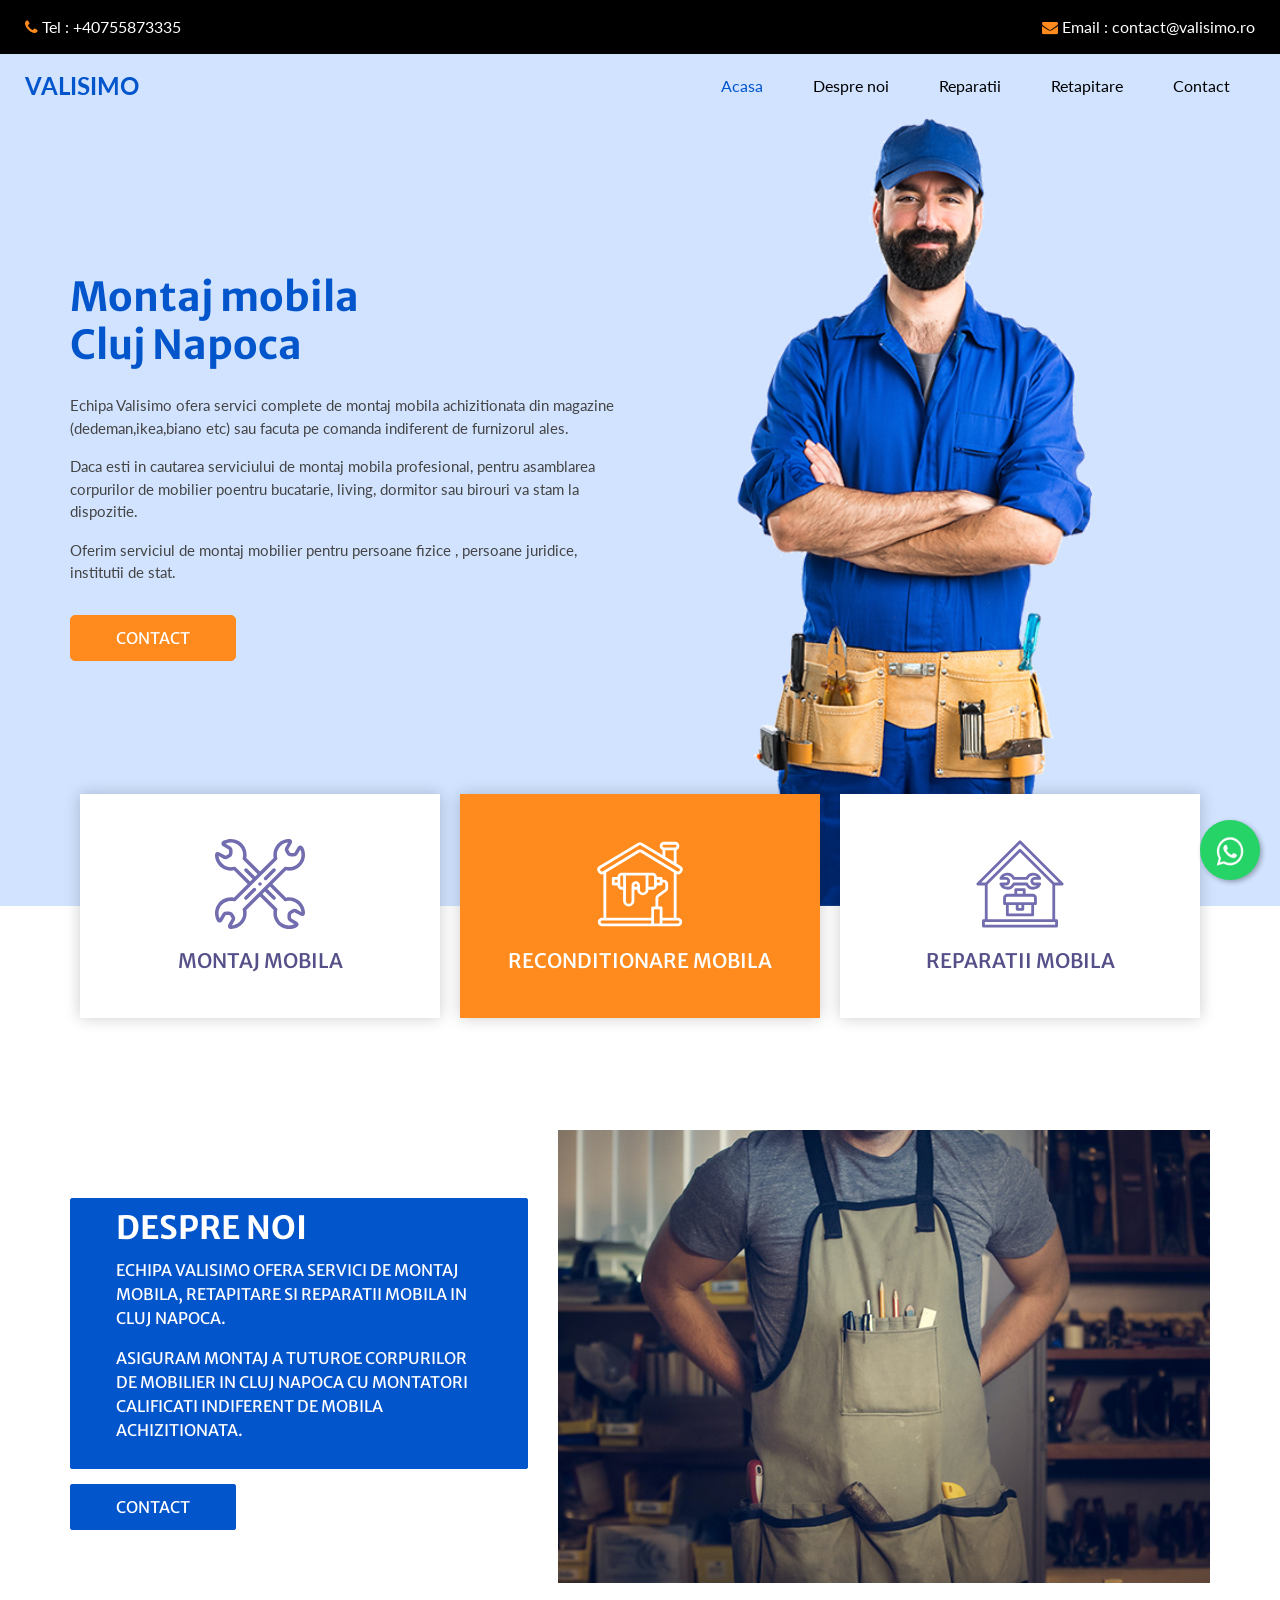
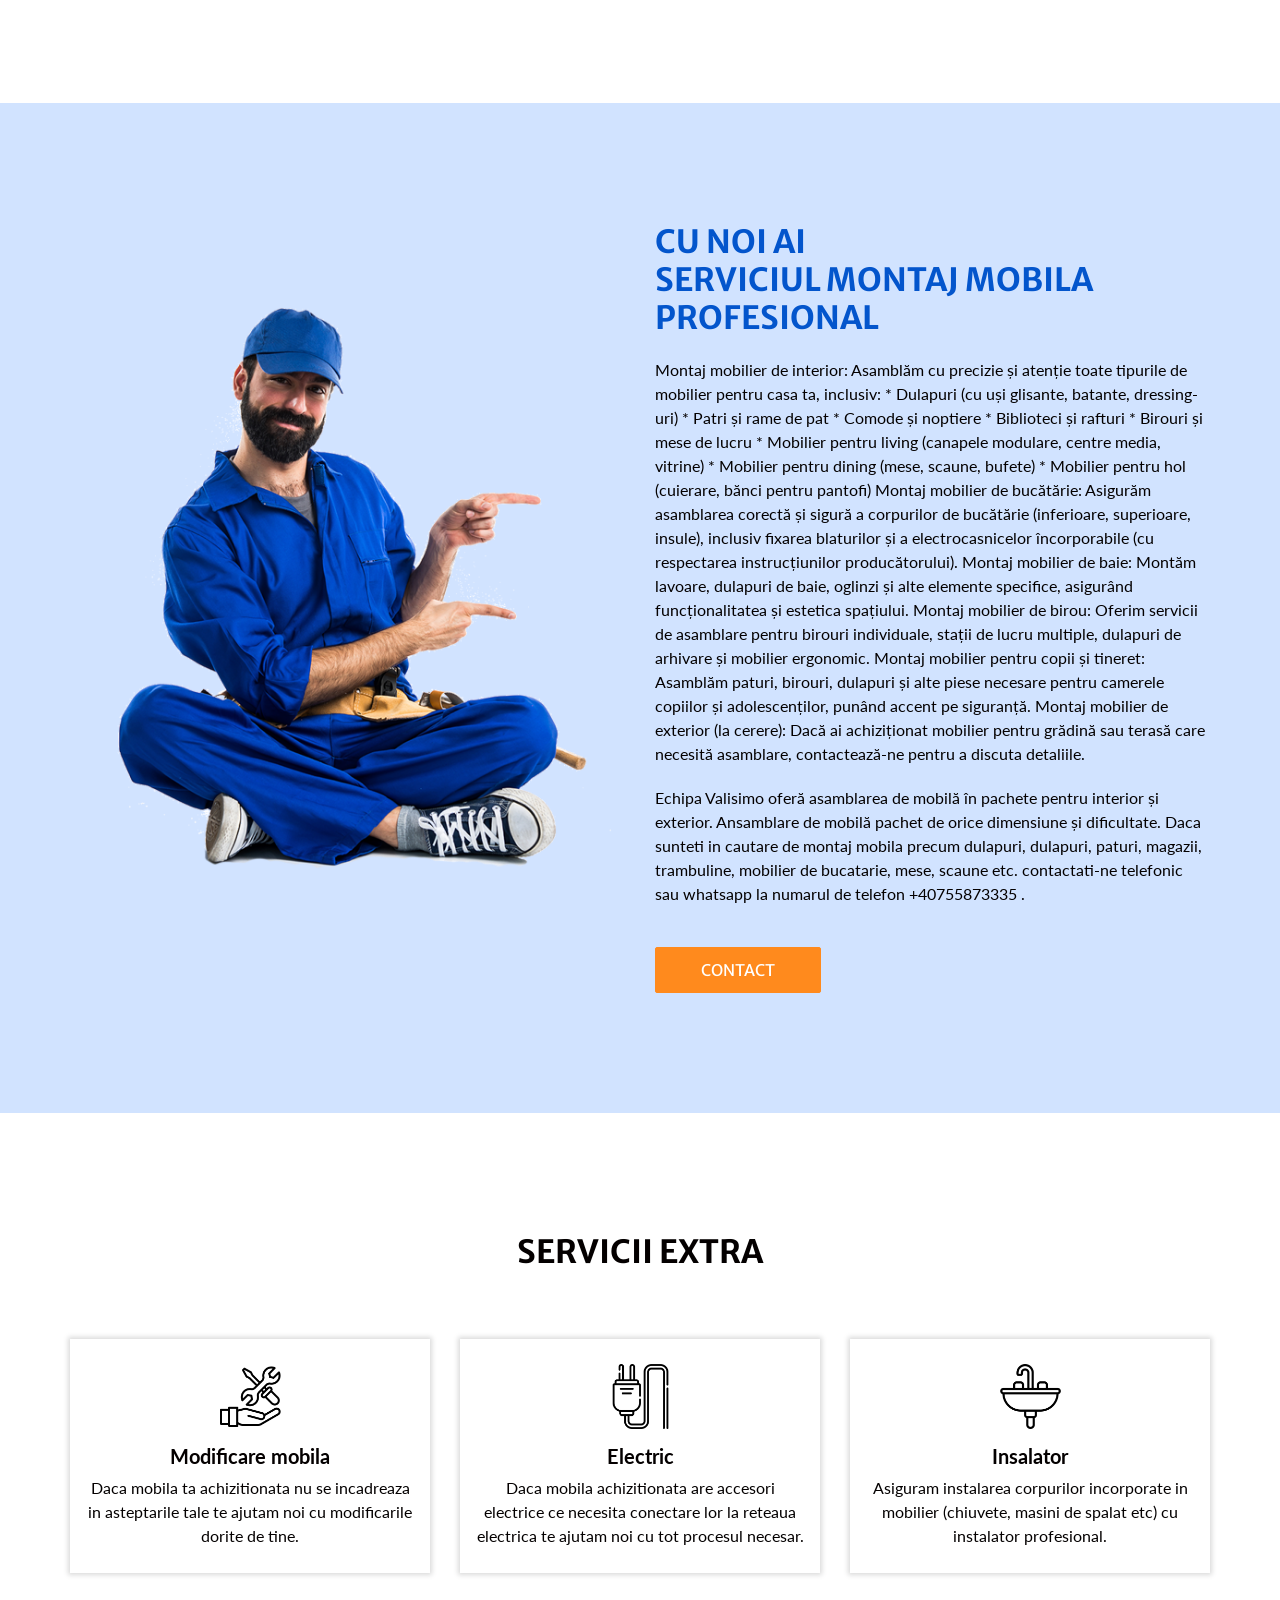
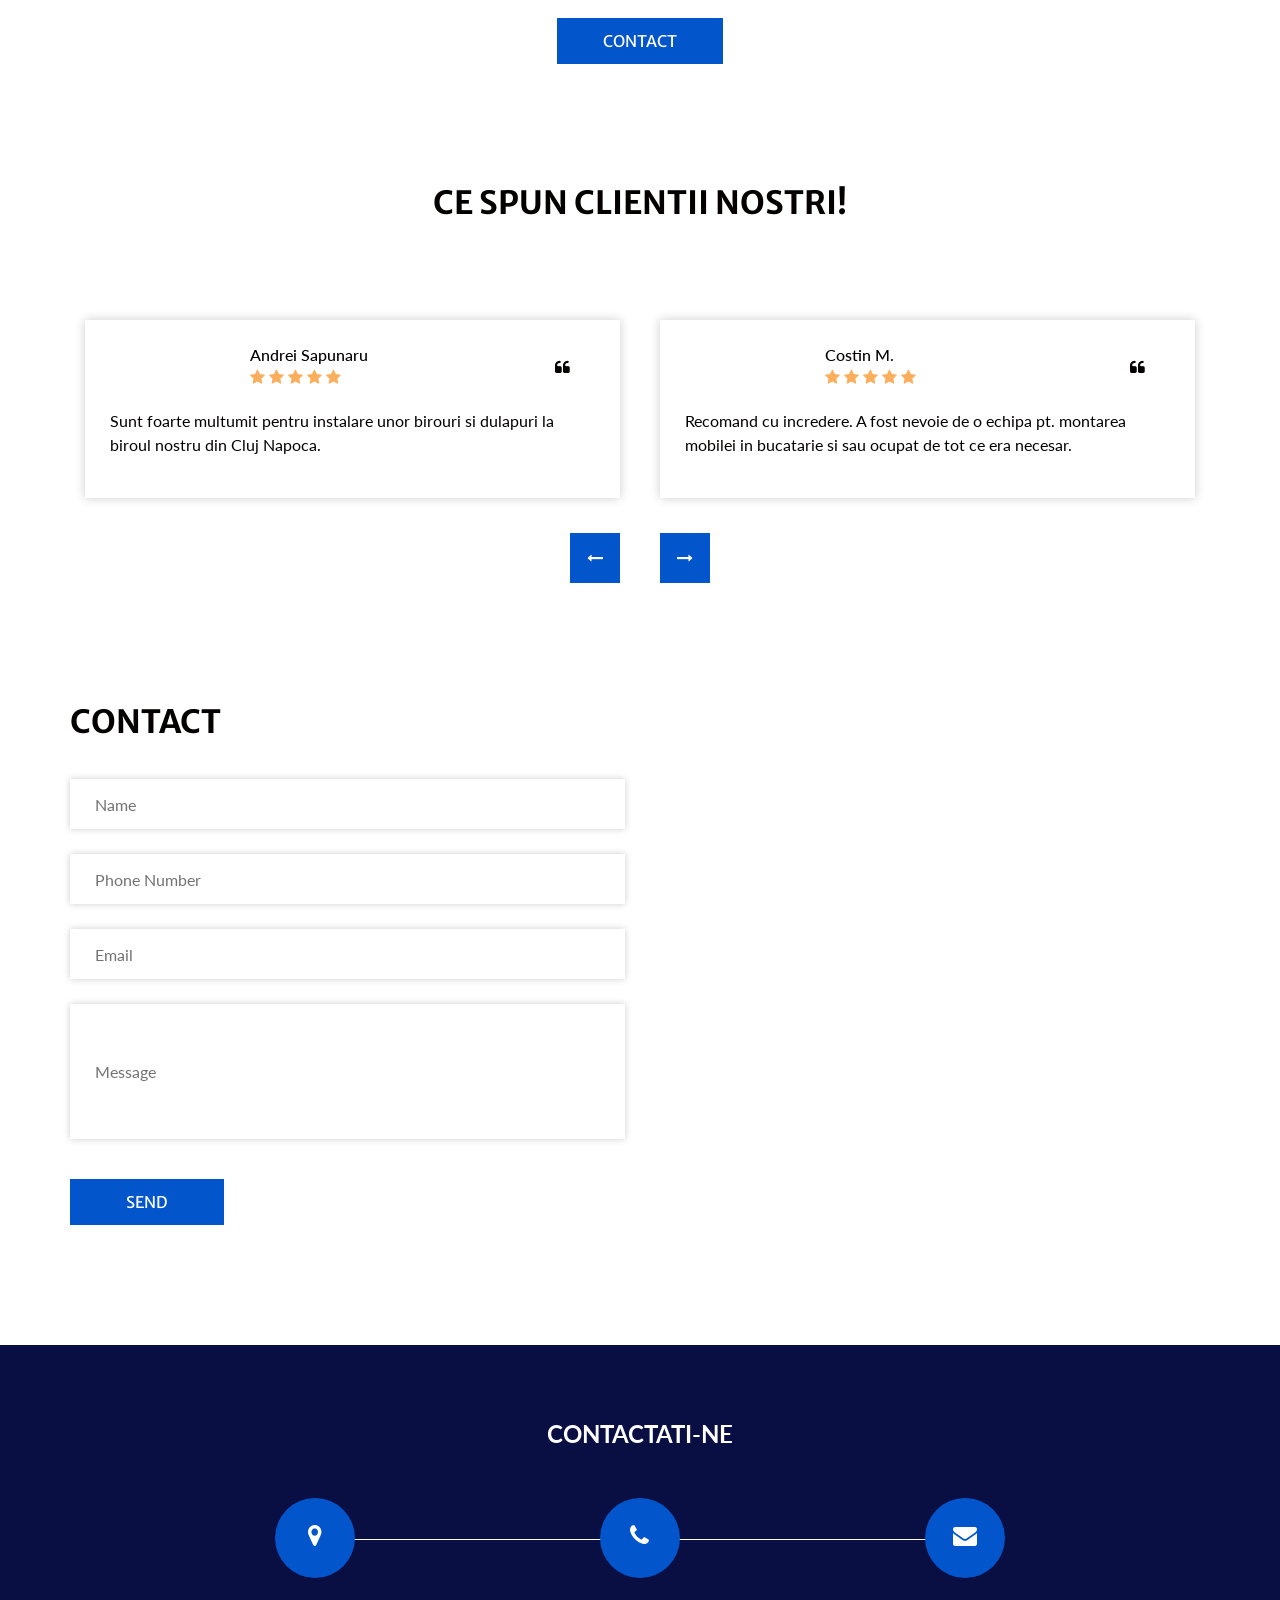
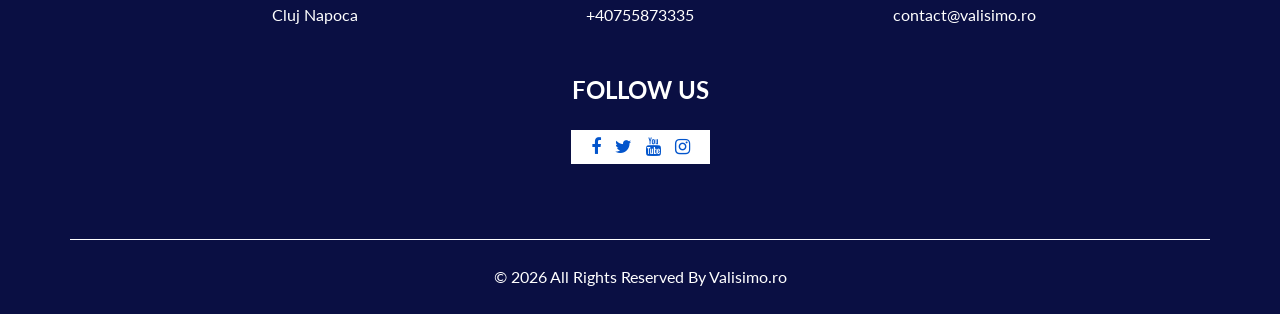
==== commit 3f1c9dd6: "Update index.html" ====
--- a/index.html
+++ b/index.html
@@ -168,6 +168,7 @@
           </div>
           <h5 class="name">
             Reparatii mobila
+            <a href="https://valisimo.ro/reparatii.html">
           </h5>
         </div>
       </div>
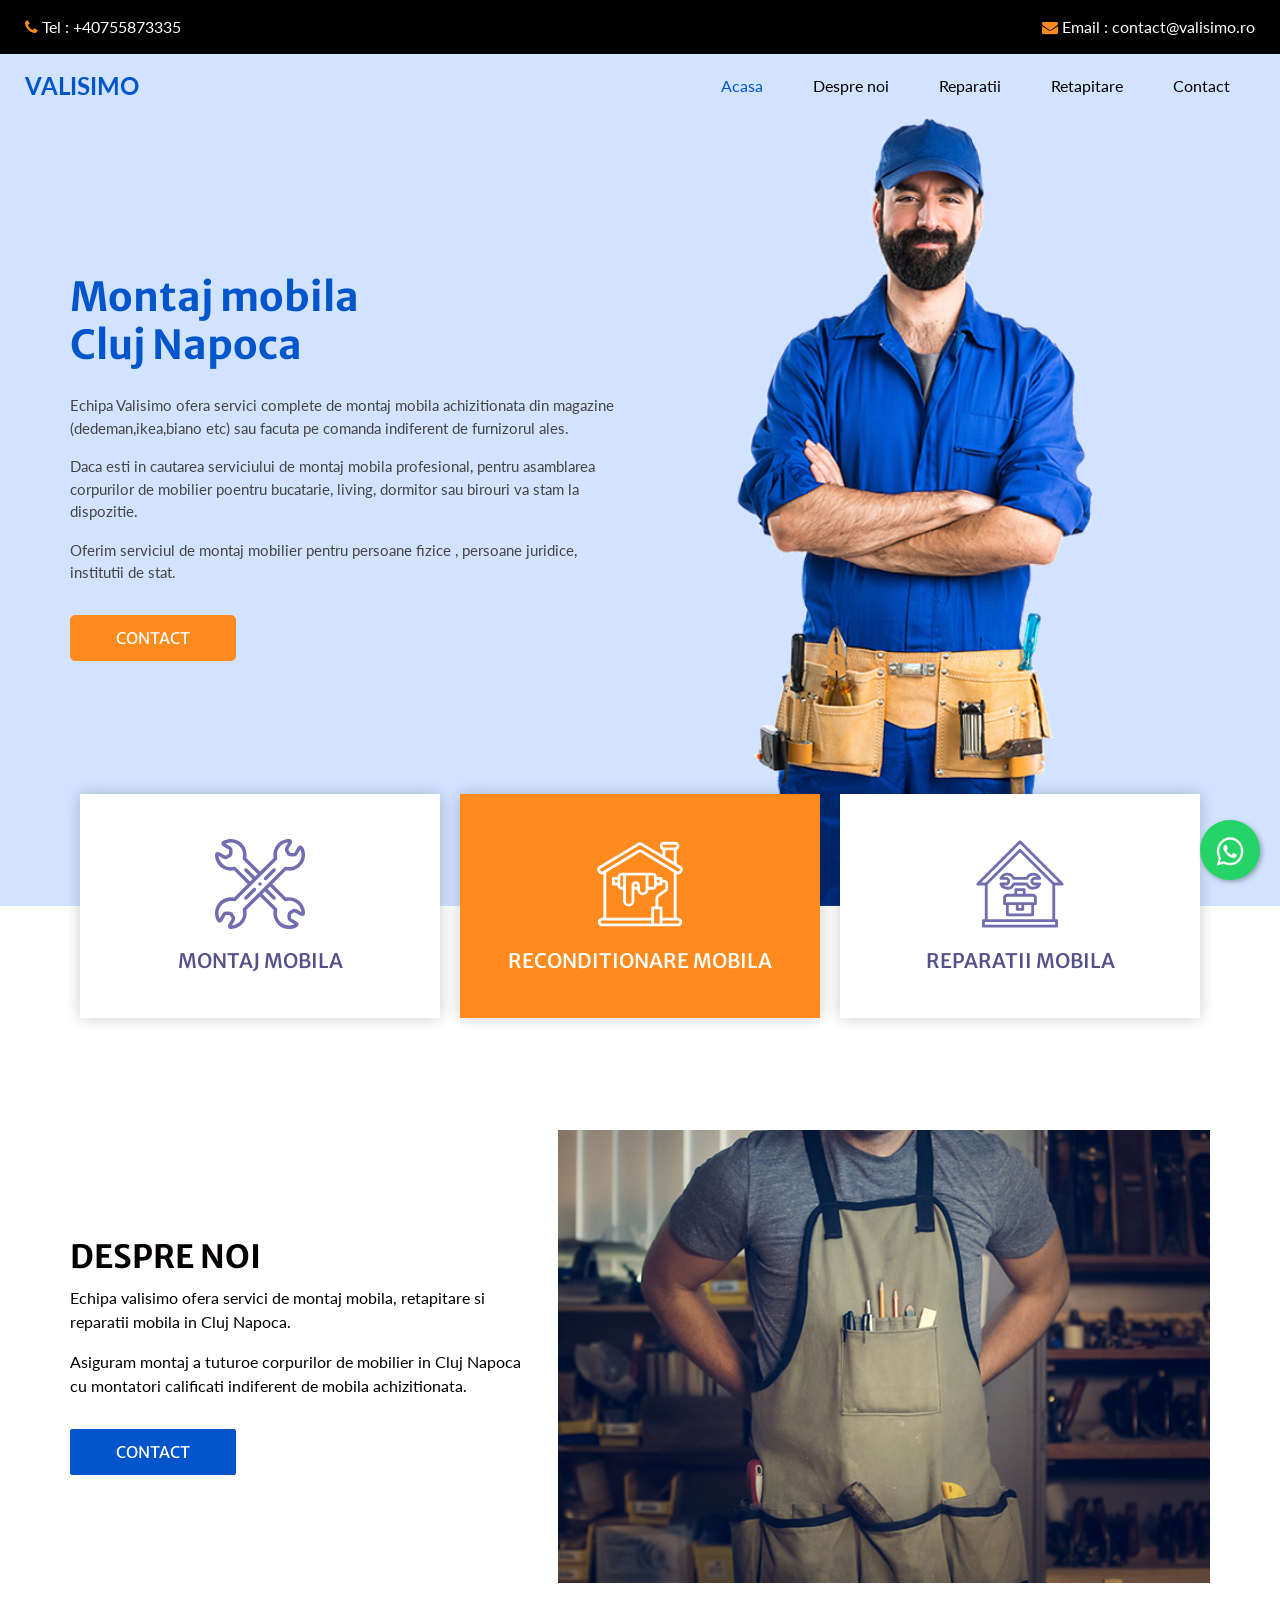
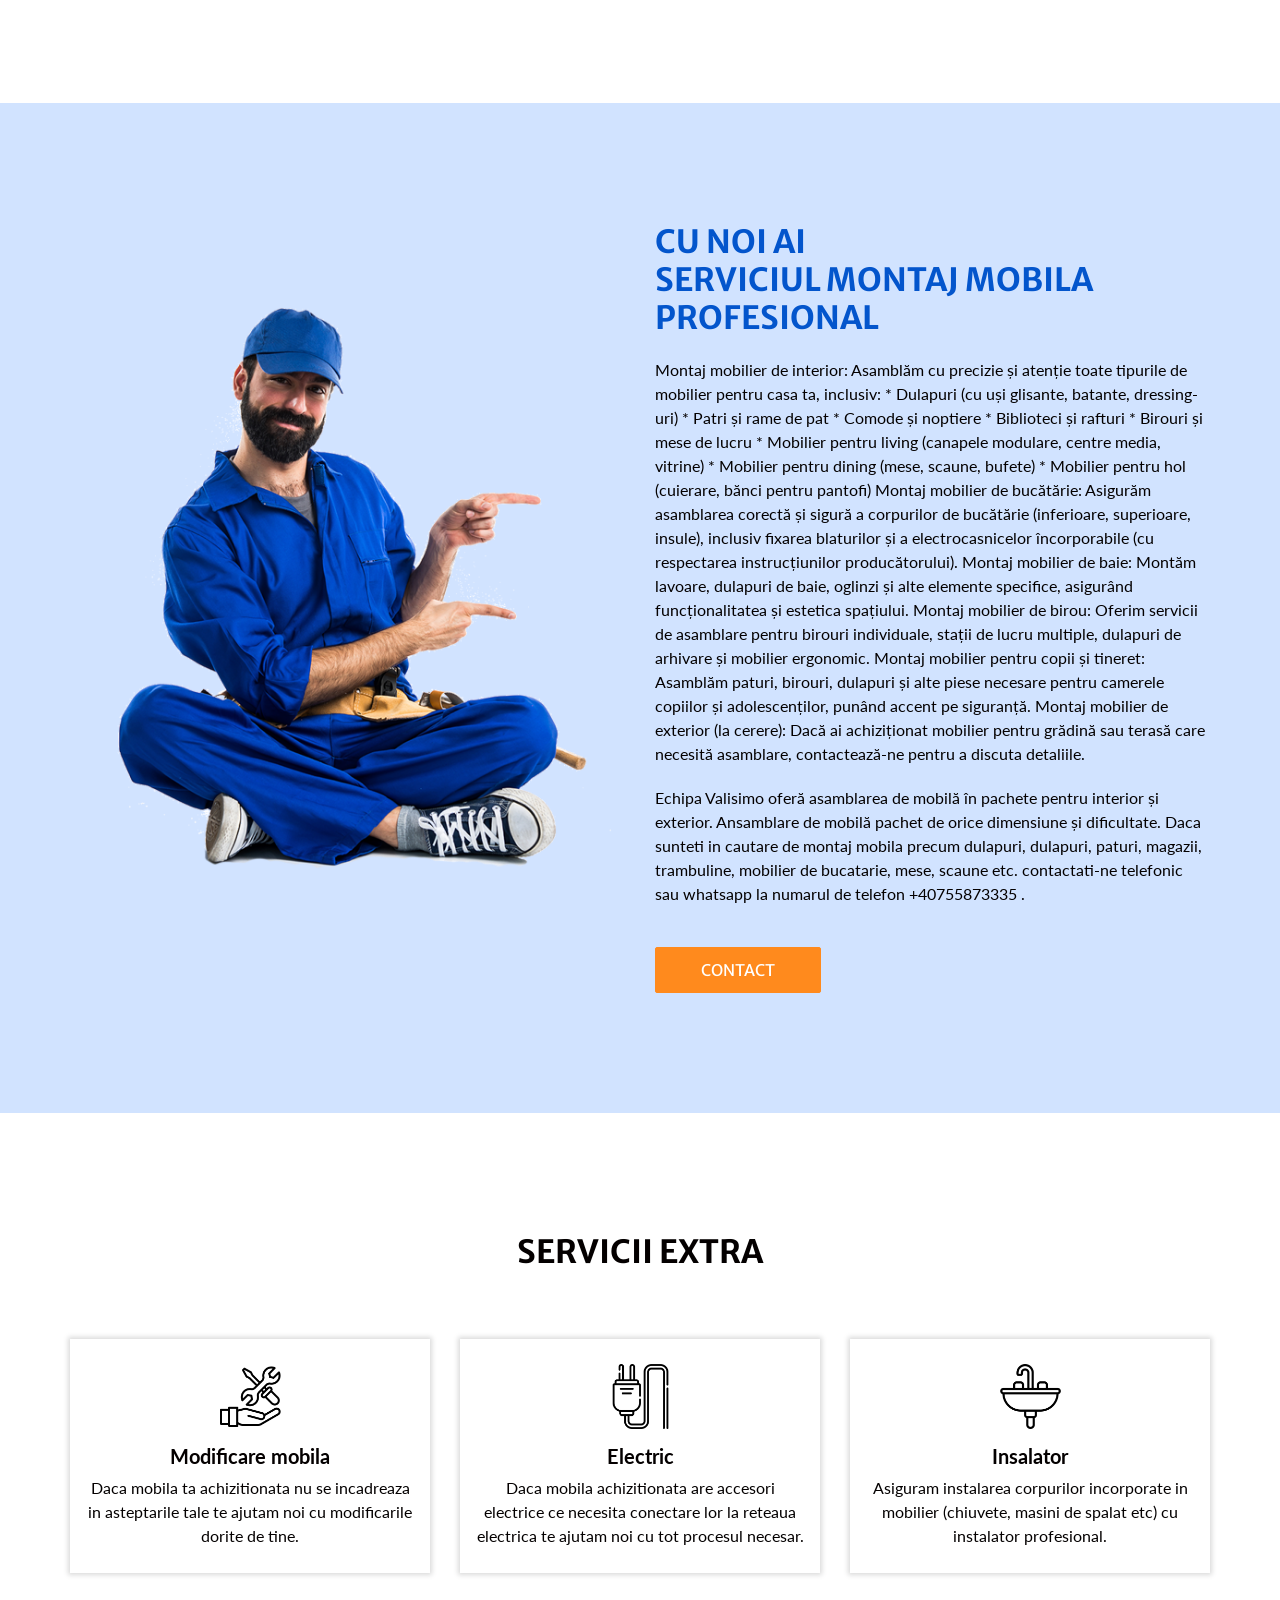
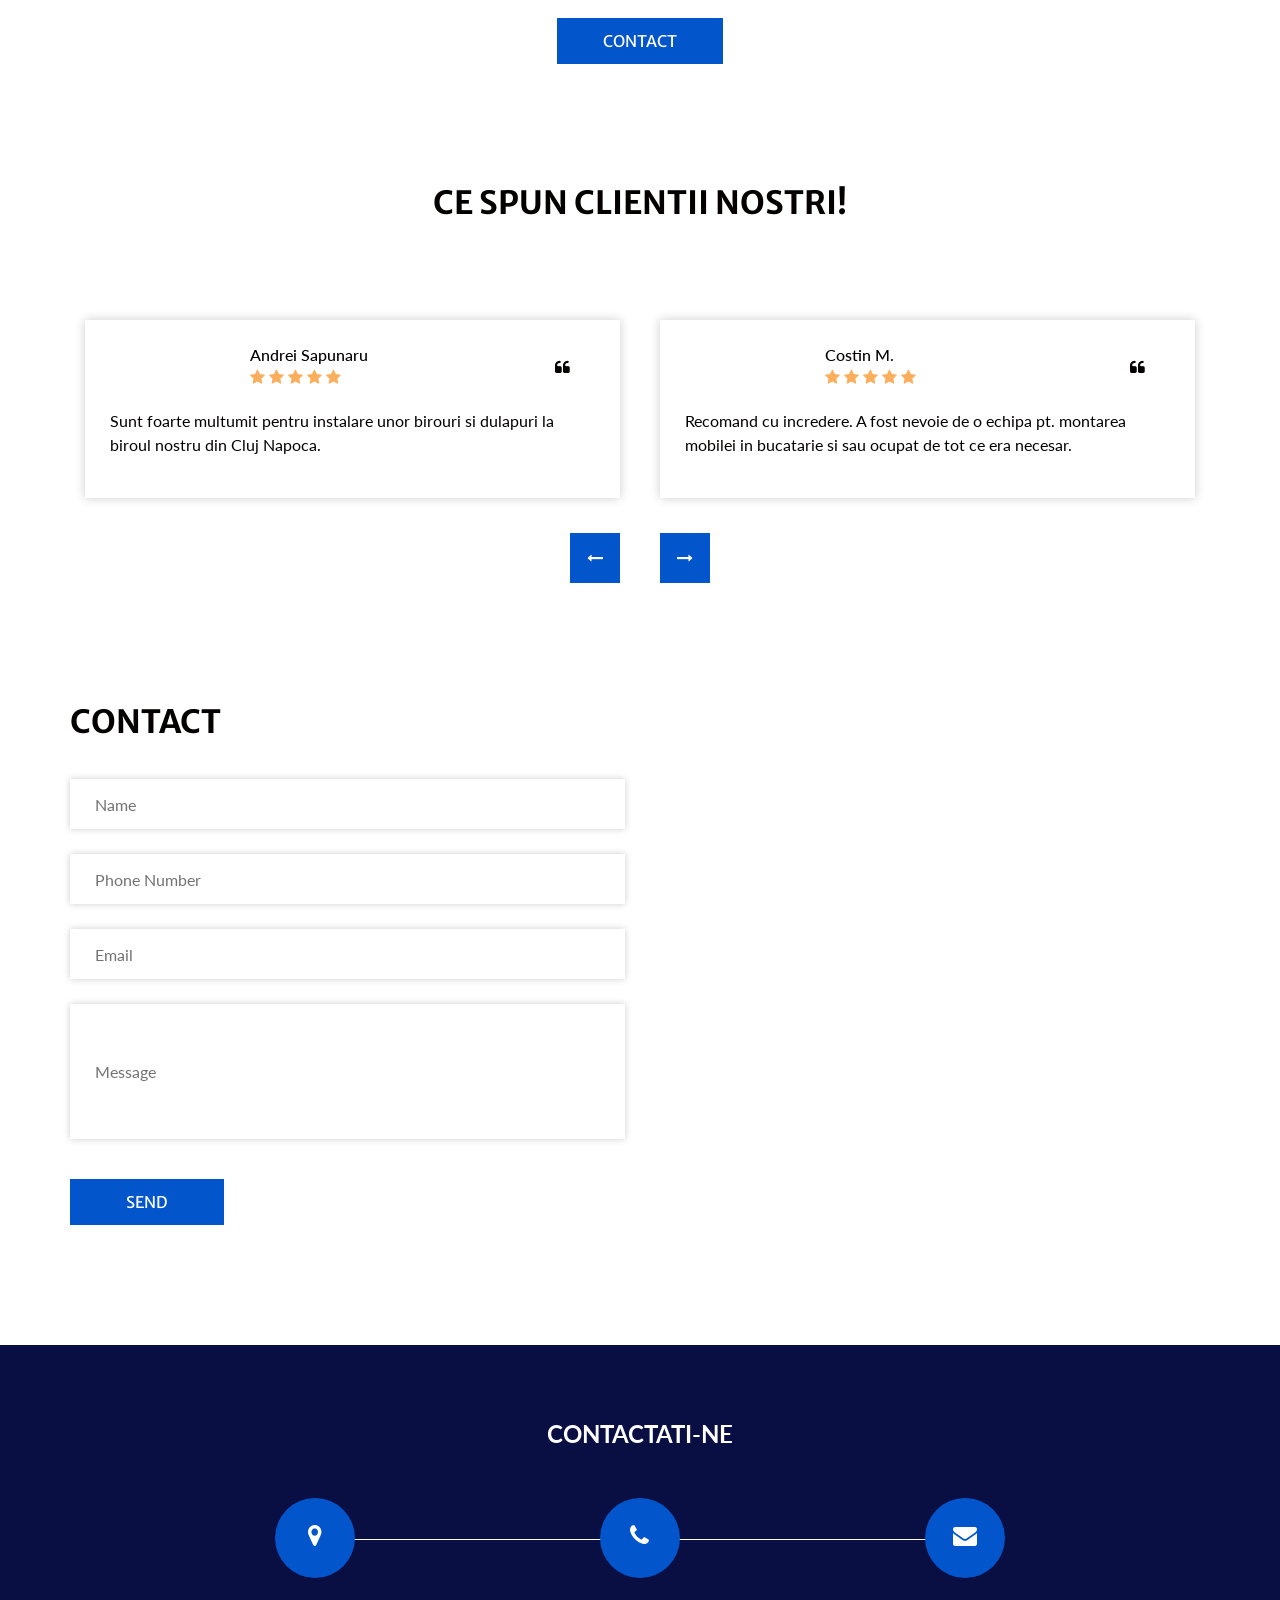
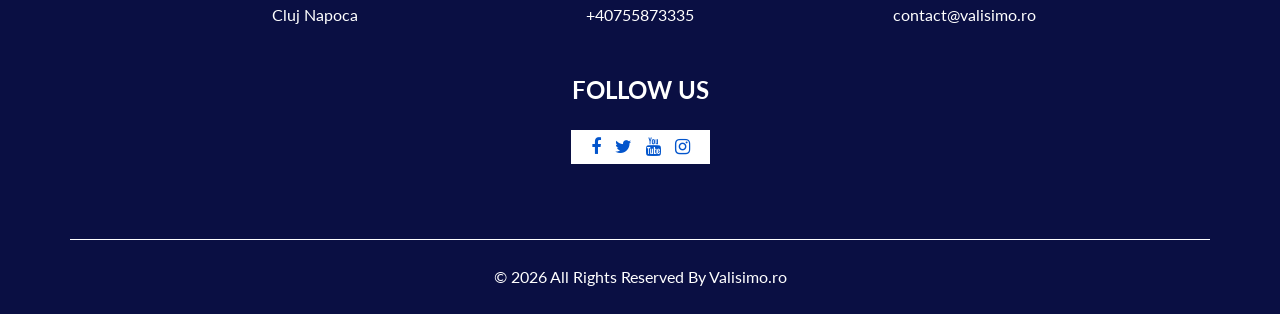
==== commit fa569e48: "Update index.html" ====
--- a/index.html
+++ b/index.html
@@ -166,9 +166,8 @@
               <path d="M41,39H36V36a1,1,0,0,0-1-1H29a1,1,0,0,0-1,1v3H23a3,3,0,0,0-3,3v4a1,1,0,0,0,1,1h1v7a1,1,0,0,0,1,1H41a1,1,0,0,0,1-1V47h1a1,1,0,0,0,1-1V42A3,3,0,0,0,41,39ZM30,37h4v2H30ZM40,53H24V47h5v3a1,1,0,0,0,1,1h4a1,1,0,0,0,1-1V47h5Zm-9-6h2v2H31Zm11-2H22V42a1,1,0,0,1,1-1H41a1,1,0,0,1,1,1Z" />
               <path d="M46,31H42.422a1,1,0,0,1,0-2H46a1,1,0,0,0,.916-1.4A5.992,5.992,0,0,0,36.231,27h-8.04a5.992,5.992,0,0,0-10.685.6,1,1,0,0,0,.916,1.4H22a1,1,0,0,1,0,2H18.422a1,1,0,0,0-.916,1.4,5.992,5.992,0,0,0,10.685.6h8.04a5.992,5.992,0,0,0,10.685-.6A1,1,0,0,0,46,31Zm-4.578,3a4,4,0,0,1-3.662-2.4,1,1,0,0,0-.916-.6H27.578a1,1,0,0,0-.916.6,3.991,3.991,0,0,1-6.3,1.4H22a3,3,0,0,0,0-6H20.359a3.991,3.991,0,0,1,6.3,1.4,1,1,0,0,0,.916.6h9.266a1,1,0,0,0,.916-.6,3.991,3.991,0,0,1,6.3-1.4h-1.64a3,3,0,0,0,0,6h1.64A3.988,3.988,0,0,1,41.422,34Z" /></svg>
           </div>
-          <h5 class="name">
+          <h5 class="name" href="#reparatii.html" >
             Reparatii mobila
-            <a href="https://valisimo.ro/reparatii.html">
           </h5>
         </div>
       </div>
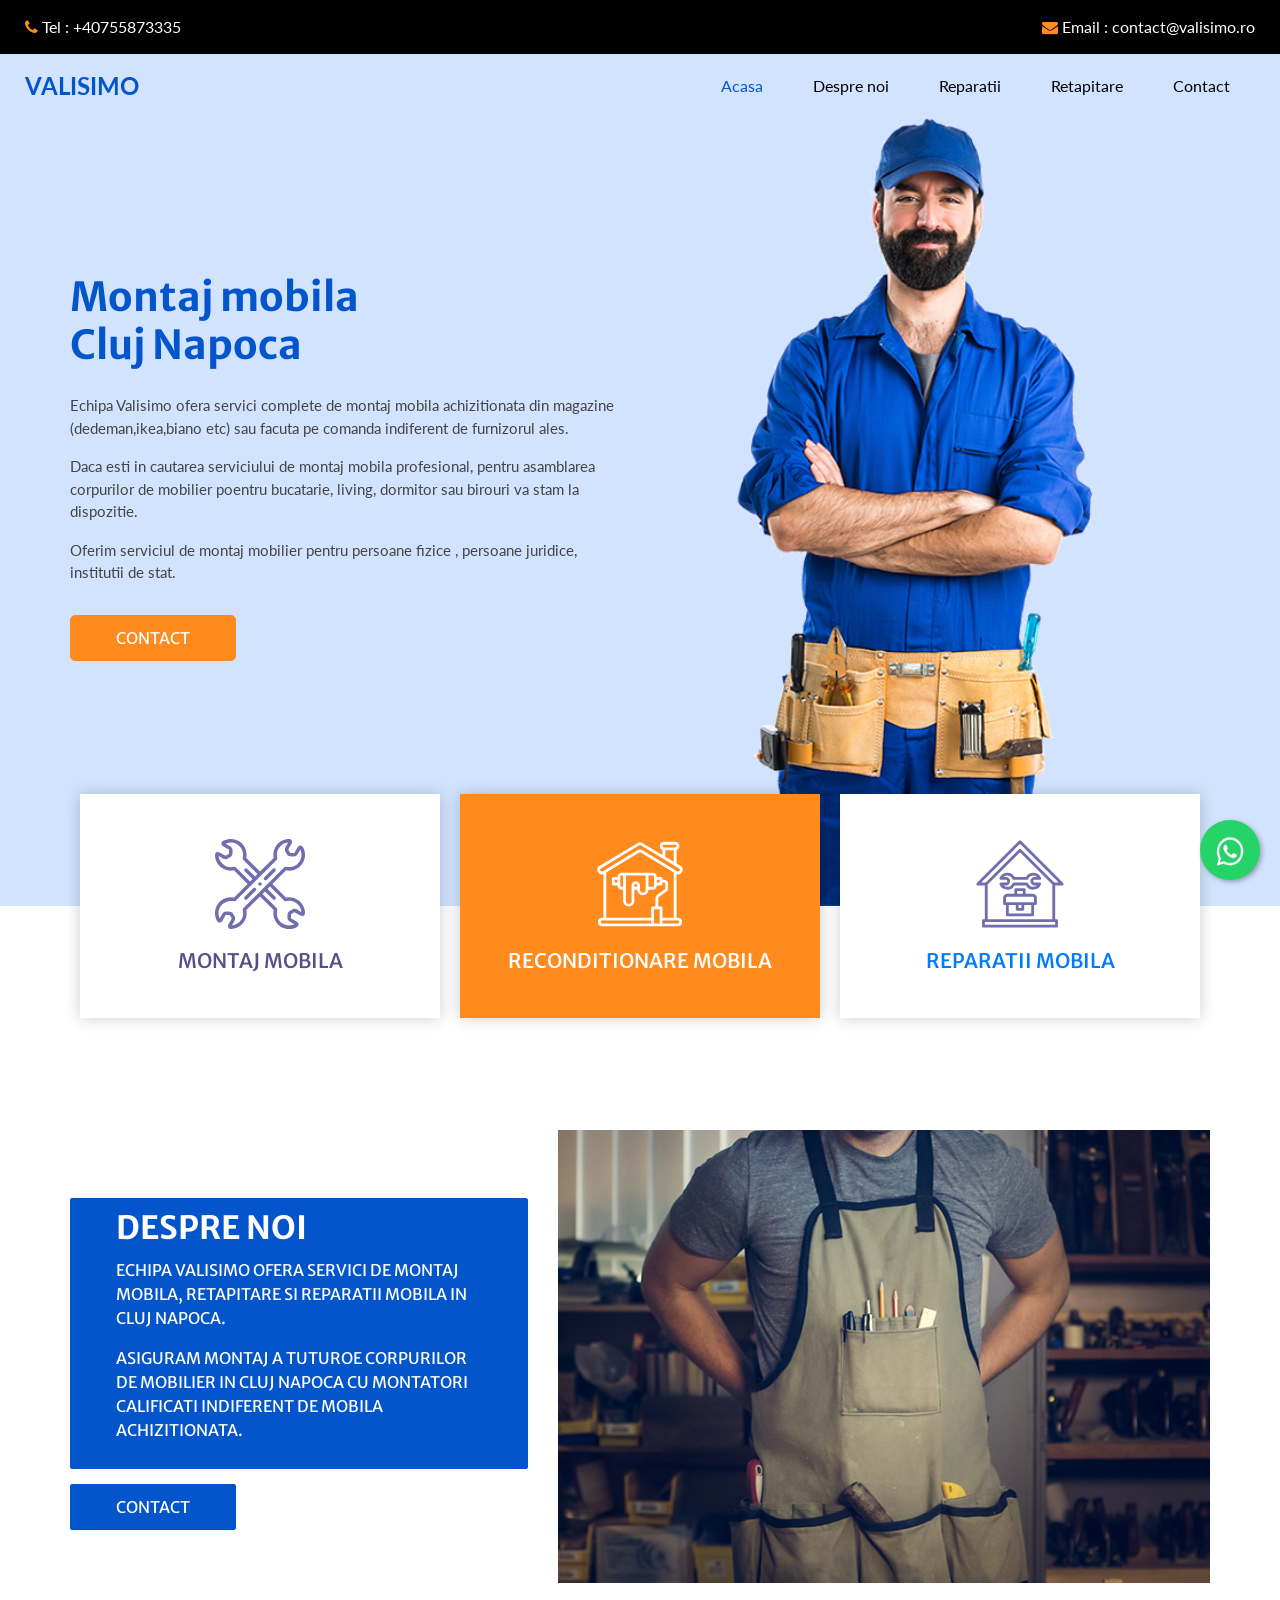
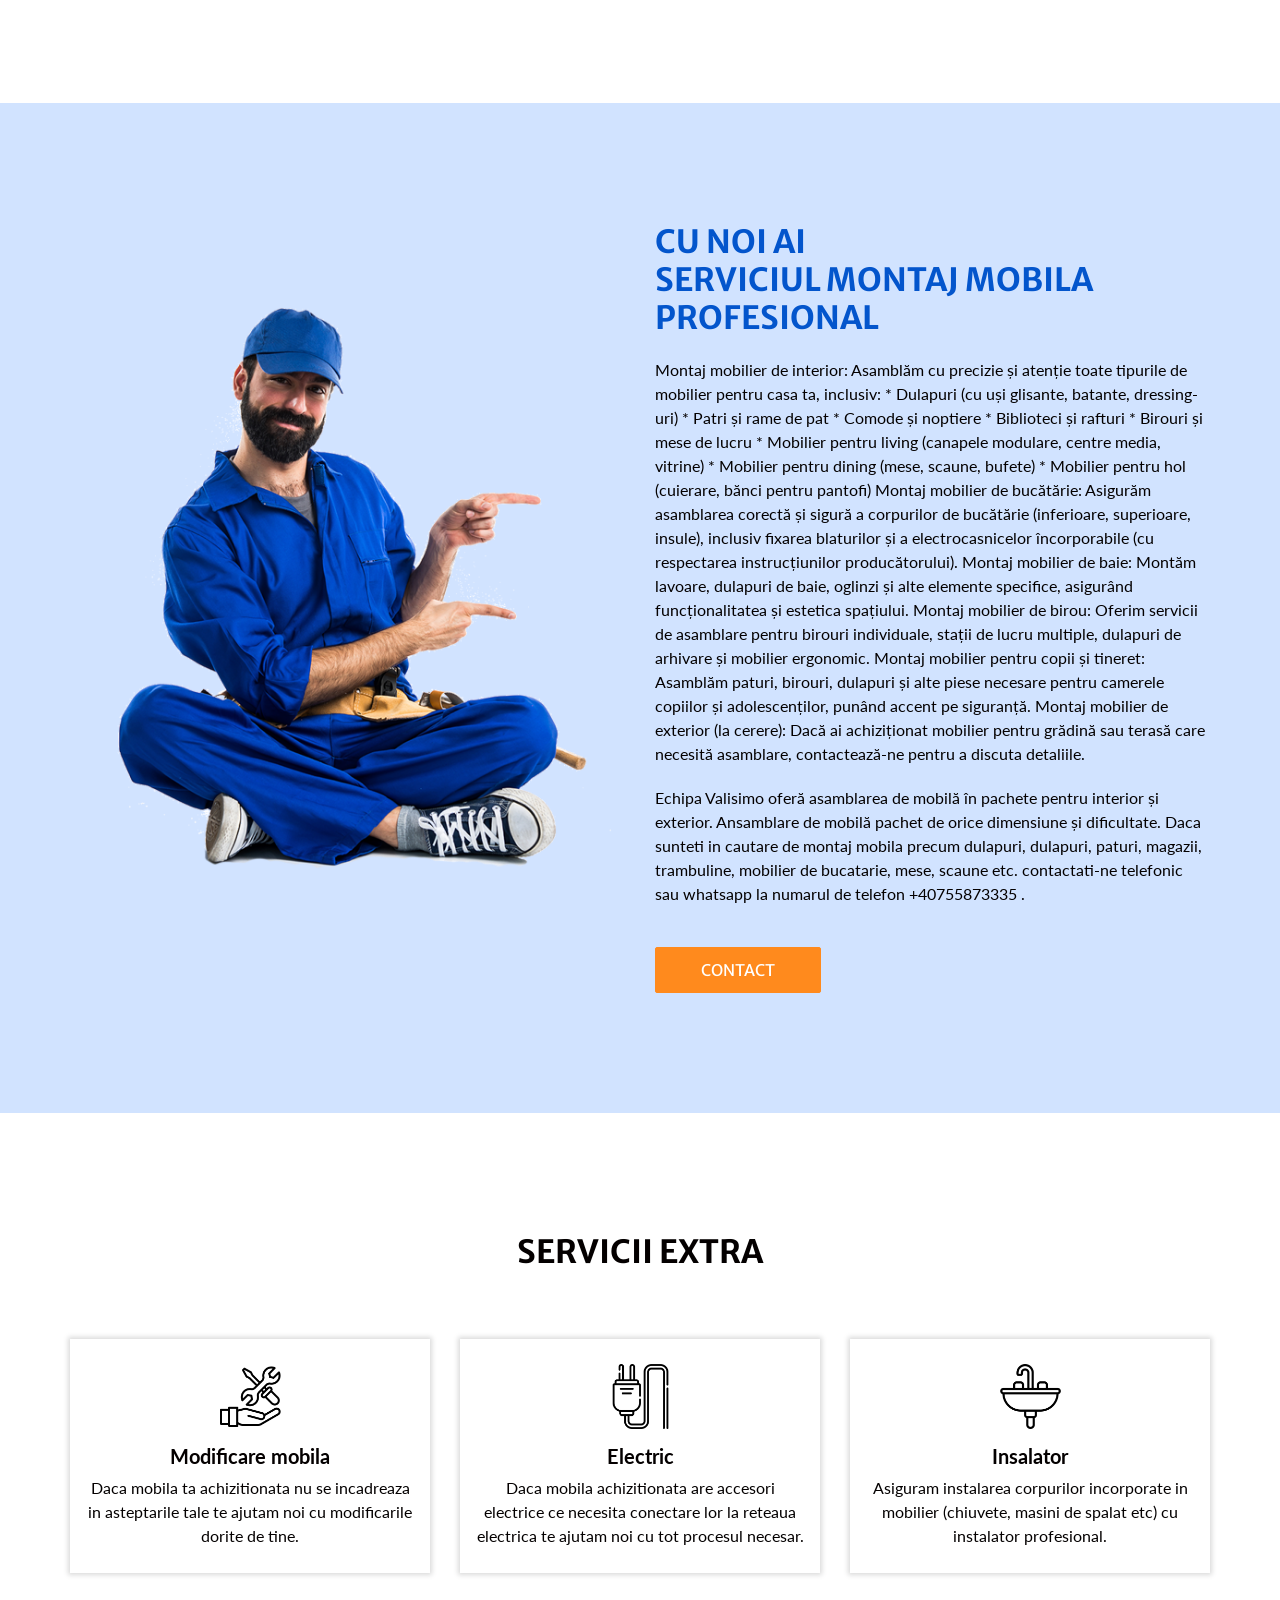
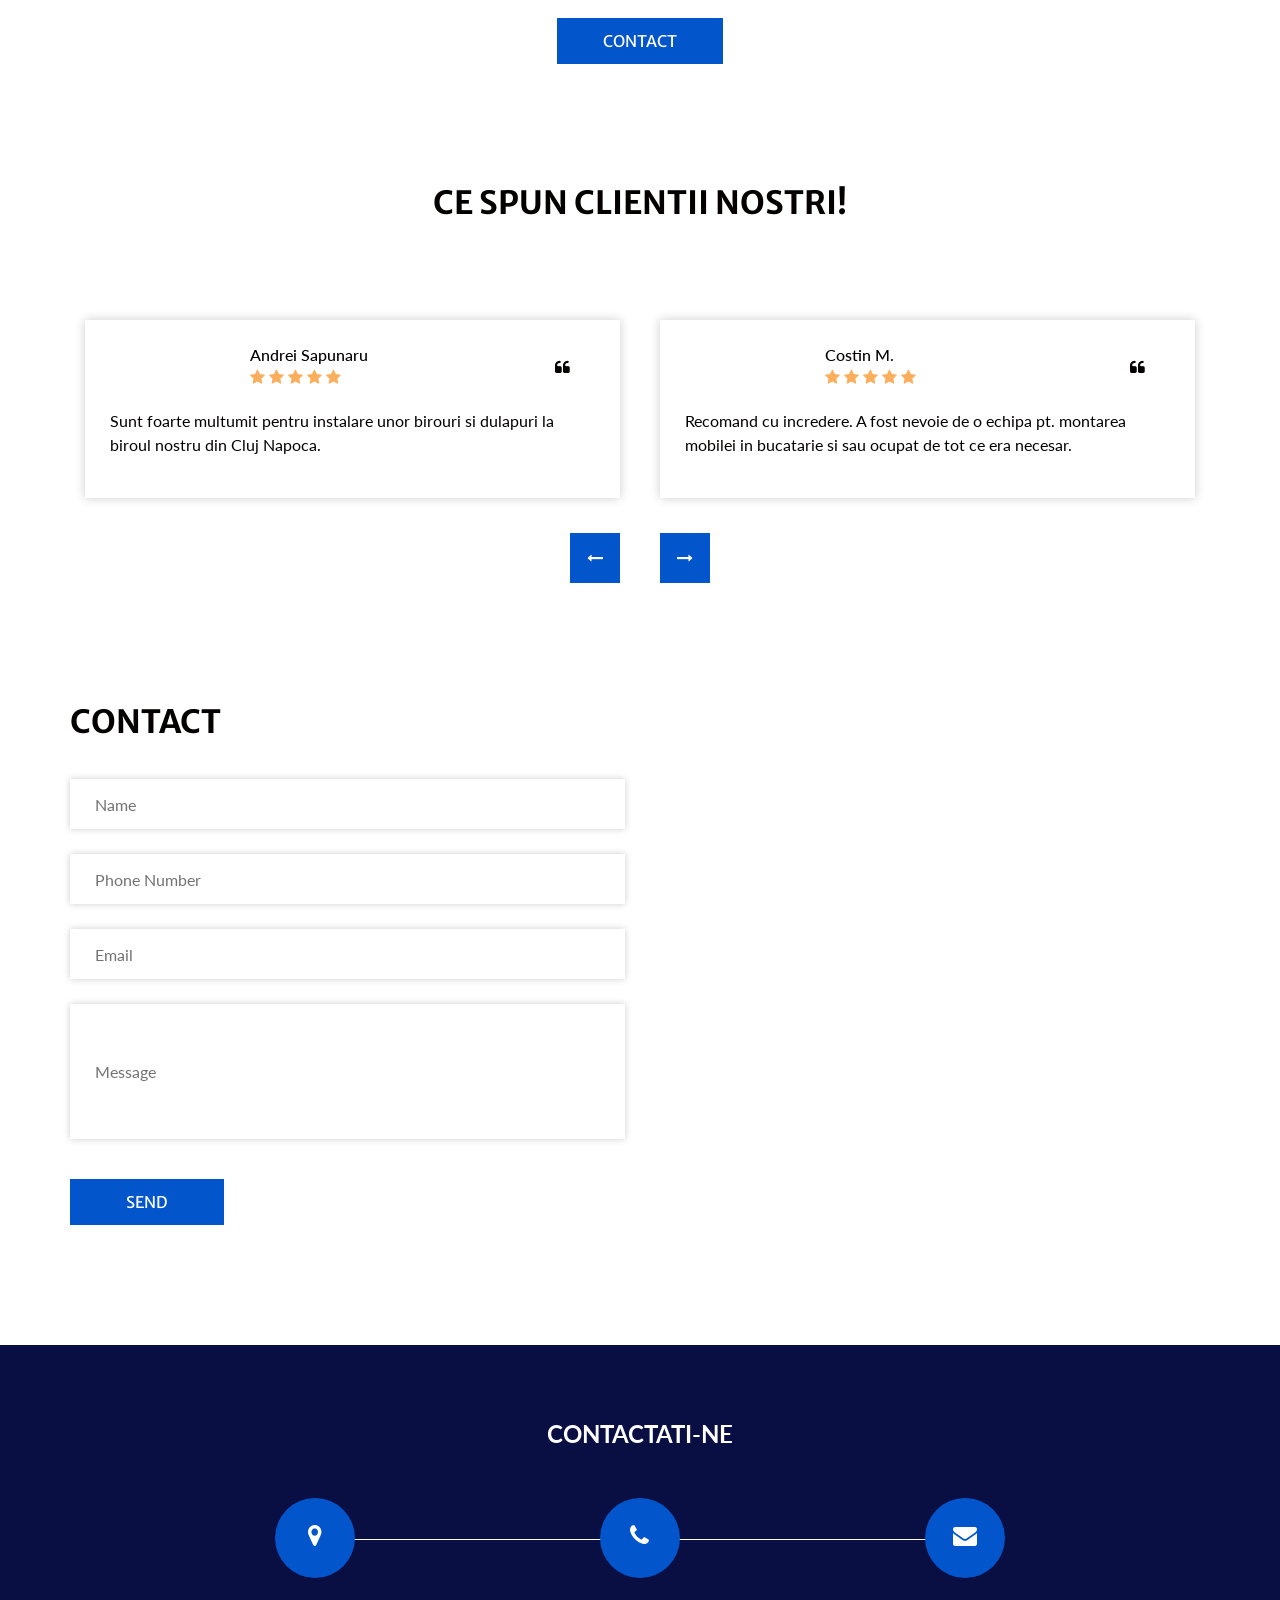
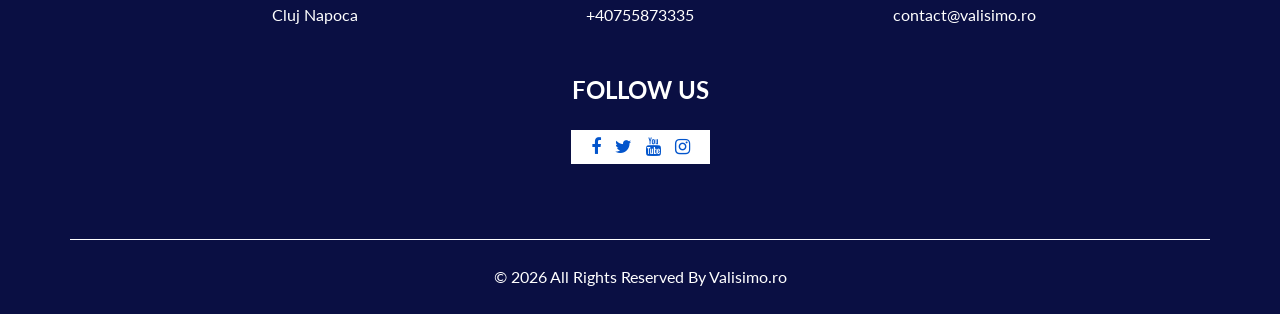
==== commit f47f356e: "Update index.html" ====
--- a/index.html
+++ b/index.html
@@ -159,14 +159,15 @@
             Reconditionare mobila
           </h5>
         </div>
-        <div class="box">
+        <div class="box href="#reparatii.html" > 
           <div class="img-box">
+            <a href="https://www.w3schools.com">
             <svg xmlns="http://www.w3.org/2000/svg" viewBox="0 0 64 64" width="512" height="512">
               <path d="M62.707,31.293l-30-30a1,1,0,0,0-1.414,0l-30,30A1,1,0,0,0,2,33H7V57H6a1,1,0,0,0-1,1v4a1,1,0,0,0,1,1H58a1,1,0,0,0,1-1V58a1,1,0,0,0-1-1H57V33h5a1,1,0,0,0,.707-1.707ZM57,61H7V59H57ZM9,57V32.414l23-23,23,23V57ZM56.414,31,32.707,7.293a1,1,0,0,0-1.414,0L7.586,31H4.414L32,3.414,59.586,31Z" />
               <path d="M41,39H36V36a1,1,0,0,0-1-1H29a1,1,0,0,0-1,1v3H23a3,3,0,0,0-3,3v4a1,1,0,0,0,1,1h1v7a1,1,0,0,0,1,1H41a1,1,0,0,0,1-1V47h1a1,1,0,0,0,1-1V42A3,3,0,0,0,41,39ZM30,37h4v2H30ZM40,53H24V47h5v3a1,1,0,0,0,1,1h4a1,1,0,0,0,1-1V47h5Zm-9-6h2v2H31Zm11-2H22V42a1,1,0,0,1,1-1H41a1,1,0,0,1,1,1Z" />
               <path d="M46,31H42.422a1,1,0,0,1,0-2H46a1,1,0,0,0,.916-1.4A5.992,5.992,0,0,0,36.231,27h-8.04a5.992,5.992,0,0,0-10.685.6,1,1,0,0,0,.916,1.4H22a1,1,0,0,1,0,2H18.422a1,1,0,0,0-.916,1.4,5.992,5.992,0,0,0,10.685.6h8.04a5.992,5.992,0,0,0,10.685-.6A1,1,0,0,0,46,31Zm-4.578,3a4,4,0,0,1-3.662-2.4,1,1,0,0,0-.916-.6H27.578a1,1,0,0,0-.916.6,3.991,3.991,0,0,1-6.3,1.4H22a3,3,0,0,0,0-6H20.359a3.991,3.991,0,0,1,6.3,1.4,1,1,0,0,0,.916.6h9.266a1,1,0,0,0,.916-.6,3.991,3.991,0,0,1,6.3-1.4h-1.64a3,3,0,0,0,0,6h1.64A3.988,3.988,0,0,1,41.422,34Z" /></svg>
           </div>
-          <h5 class="name" href="#reparatii.html" >
+          <h5 class="name" >
             Reparatii mobila
           </h5>
         </div>
